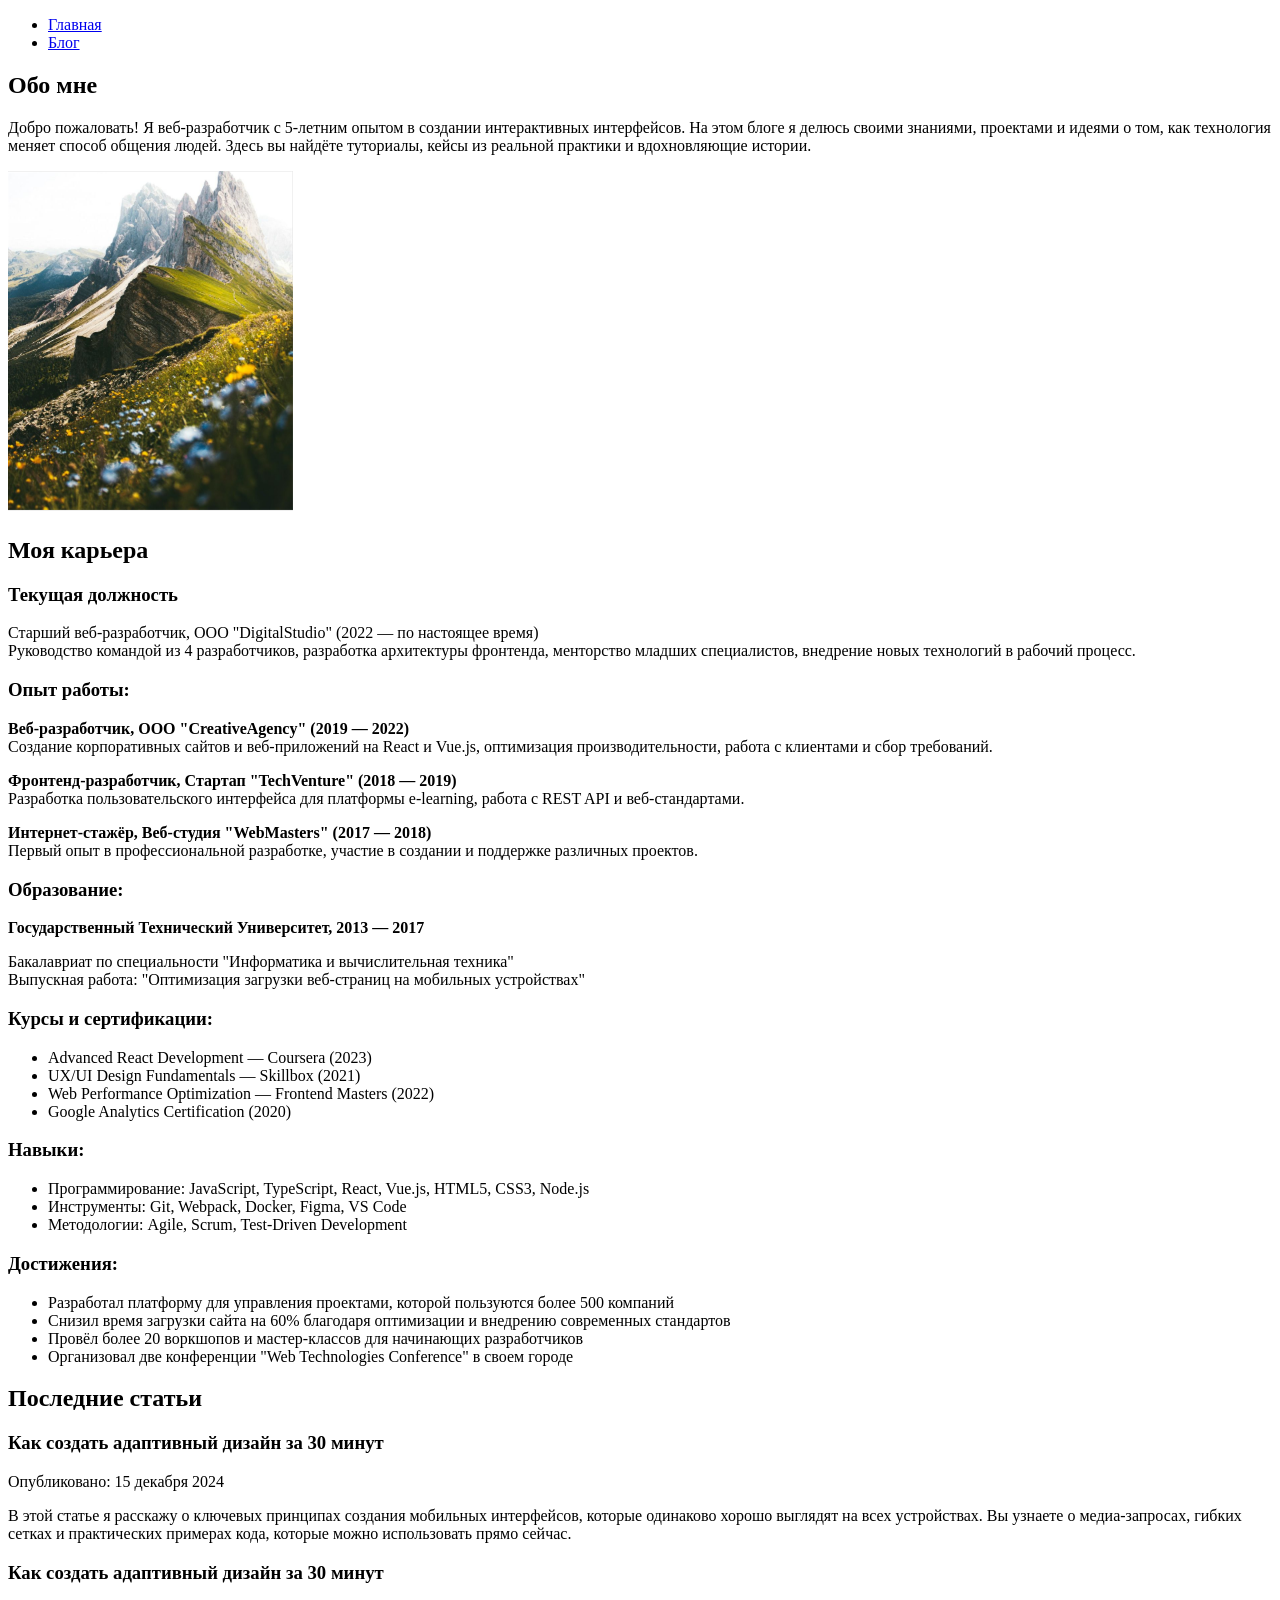
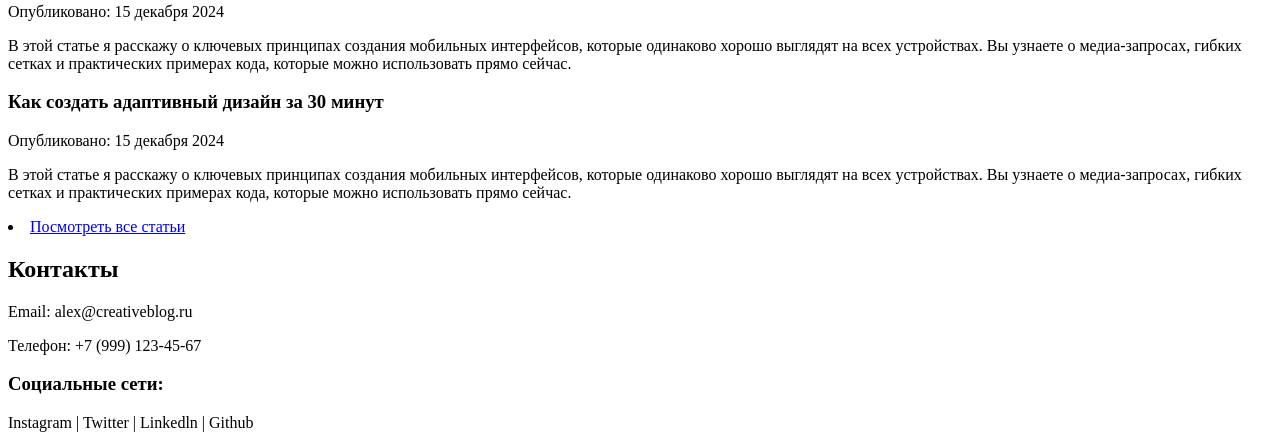
==== index.html @ 810ff48f "commit3" ====
<!DOCTYPE html>
<html lang="en">
<head>
    <meta charset="UTF-8">
    <meta name="viewport" content="width=device-width, initial-scale=1.0">
    <title>Главная</title>
</head>
<body>
    <header>
        <nav>
            <ul>
                <li><a href="#">Главная</a>  
                <li><a href="other.html">Блог</a>
            </ul>
        </nav>
    </header>

    <main>
        <section>
            <h2>Обо мне</h2>
            <p>Добро пожаловать! Я веб-разработчик с 5-летним опытом в создании интерактивных интерфейсов. На этом блоге я делюсь своими знаниями, проектами и идеями о том, как технология меняет способ общения людей. Здесь вы найдёте туториалы, кейсы из реальной практики и вдохновляющие истории.</p>
            <img src="/assets/image2.png">
        </section>

        <section>
            <h2>Моя карьера</h2>
            <article>
                <h3>Текущая должность</h3>
                <p>Старший веб-разработчик, ООО "DigitalStudio" (2022 — по настоящее время)
                    <br>Руководство командой из 4 разработчиков, разработка архитектуры фронтенда, менторство младших специалистов, внедрение новых технологий в рабочий процесс.</p>
            </article>
            <article>
                <h3>Опыт работы:</h3>
                
                <p><strong>Веб-разработчик, ООО "CreativeAgency" (2019 — 2022)</strong> <br> Создание корпоративных сайтов и веб-приложений на React и Vue.js, оптимизация производительности, работа с клиентами и сбор требований.</p>
                <p><strong>Фронтенд-разработчик, Стартап "TechVenture" (2018 — 2019)</strong> <br> Разработка пользовательского интерфейса для платформы e-learning, работа с REST API и веб-стандартами.</p>
                <p><strong>Интернет-стажёр, Веб-студия "WebMasters" (2017 — 2018)</strong> <br> Первый опыт в профессиональной разработке, участие в создании и поддержке различных проектов.</p>
            </article>
            <article>
                <h3>Образование:</h3>
                <p><strong>Государственный Технический Университет, 2013 — 2017</strong></p>
                <p>Бакалавриат по специальности "Информатика и вычислительная техника"<br> Выпускная работа: "Оптимизация загрузки веб-страниц на мобильных устройствах"</p>
            </article>
            <article>
                <h3>Курсы и сертификации:</h3>
                <ul>
                    <li>Advanced React Development — Coursera (2023)
                    <li>UX/UI Design Fundamentals — Skillbox (2021)
                    <li>Web Performance Optimization — Frontend Masters (2022)
                    <li>Google Analytics Certification (2020)
                </ul>
            </article>
            <article>
                <h3>Навыки:</h3>
                <ul>
                    <li>Программирование: JavaScript, TypeScript, React, Vue.js, HTML5, CSS3, Node.js
                    <li>Инструменты: Git, Webpack, Docker, Figma, VS Code
                    <li>Методологии: Agile, Scrum, Test-Driven Development
                </ul>
            </article>
            <article>
                <h3>Достижения:</h3>
                <ul>
                    <li>Разработал платформу для управления проектами, которой пользуются более 500 компаний
                    <li>Снизил время загрузки сайта на 60% благодаря оптимизации и внедрению современных стандартов
                    <li>Провёл более 20 воркшопов и мастер-классов для начинающих разработчиков
                    <li>Организовал две конференции "Web Technologies Conference" в своем городе
                </ul>
            </article>
        </section>
        <section>
            <h2>Последние статьи</h2>
            <article>
                <h3>Как создать адаптивный дизайн за 30 минут</h3>
                <p>Опубликовано: 15 декабря 2024</p>
                <p>В этой статье я расскажу о ключевых принципах создания мобильных интерфейсов, которые одинаково хорошо выглядят на всех устройствах. Вы узнаете о медиа-запросах, гибких сетках и практических примерах кода, которые можно использовать прямо сейчас.</p>
            </article>
            <article>
                <h3>Как создать адаптивный дизайн за 30 минут</h3>
                <p>Опубликовано: 15 декабря 2024</p>
                <p>В этой статье я расскажу о ключевых принципах создания мобильных интерфейсов, которые одинаково хорошо выглядят на всех устройствах. Вы узнаете о медиа-запросах, гибких сетках и практических примерах кода, которые можно использовать прямо сейчас.</p>
            </article>
            <article>
                <h3>Как создать адаптивный дизайн за 30 минут</h3>
                <p>Опубликовано: 15 декабря 2024</p>
                <p>В этой статье я расскажу о ключевых принципах создания мобильных интерфейсов, которые одинаково хорошо выглядят на всех устройствах. Вы узнаете о медиа-запросах, гибких сетках и практических примерах кода, которые можно использовать прямо сейчас.</p>
            </article>
            <li><a href="other.html">Посмотреть все статьи</a>
        </section>

    </main>
    <footer>
        <h2>Контакты</h2>
        <p>Email: alex@creativeblog.ru</p>
        <p>Телефон: +7 (999) 123-45-67</p>
        <h3>Социальные сети:</h3>
        <p>Instagram | Twitter | Linkedln | Github</p>
    </footer>
</body>
</html>
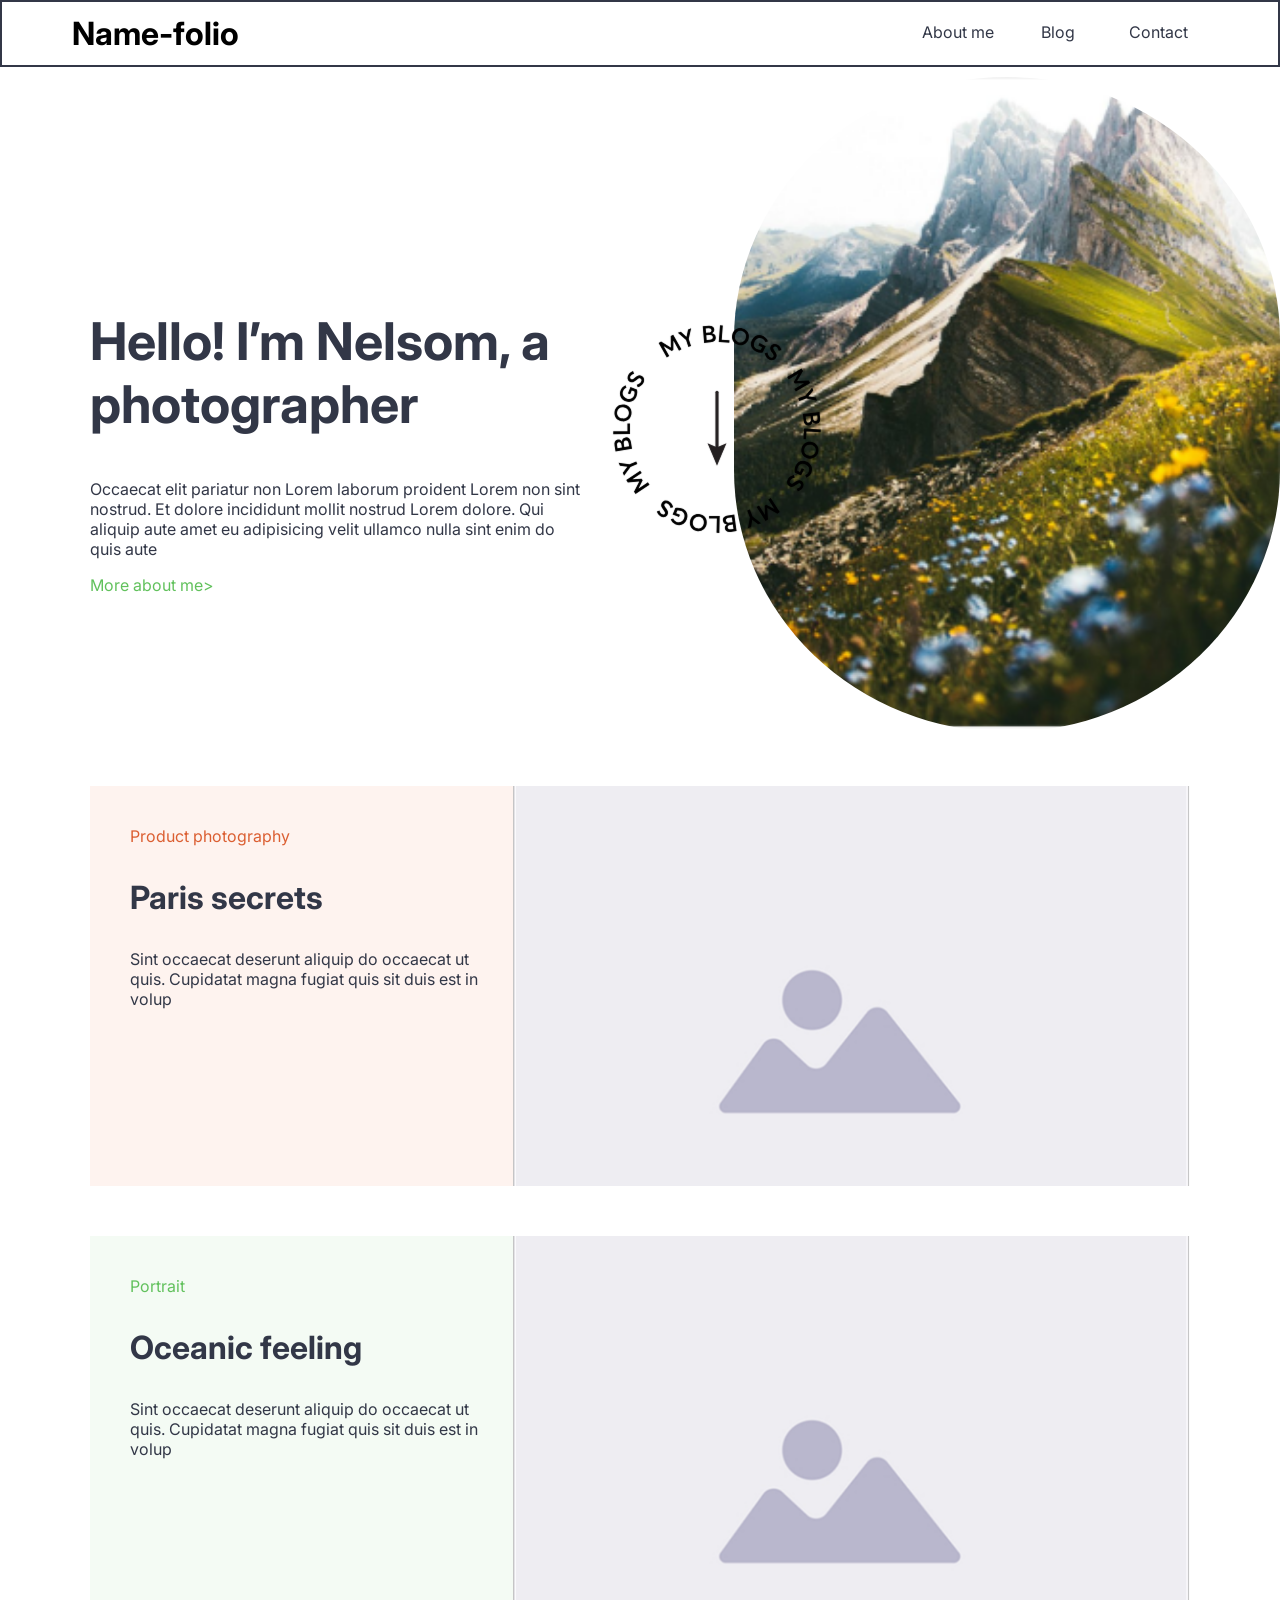
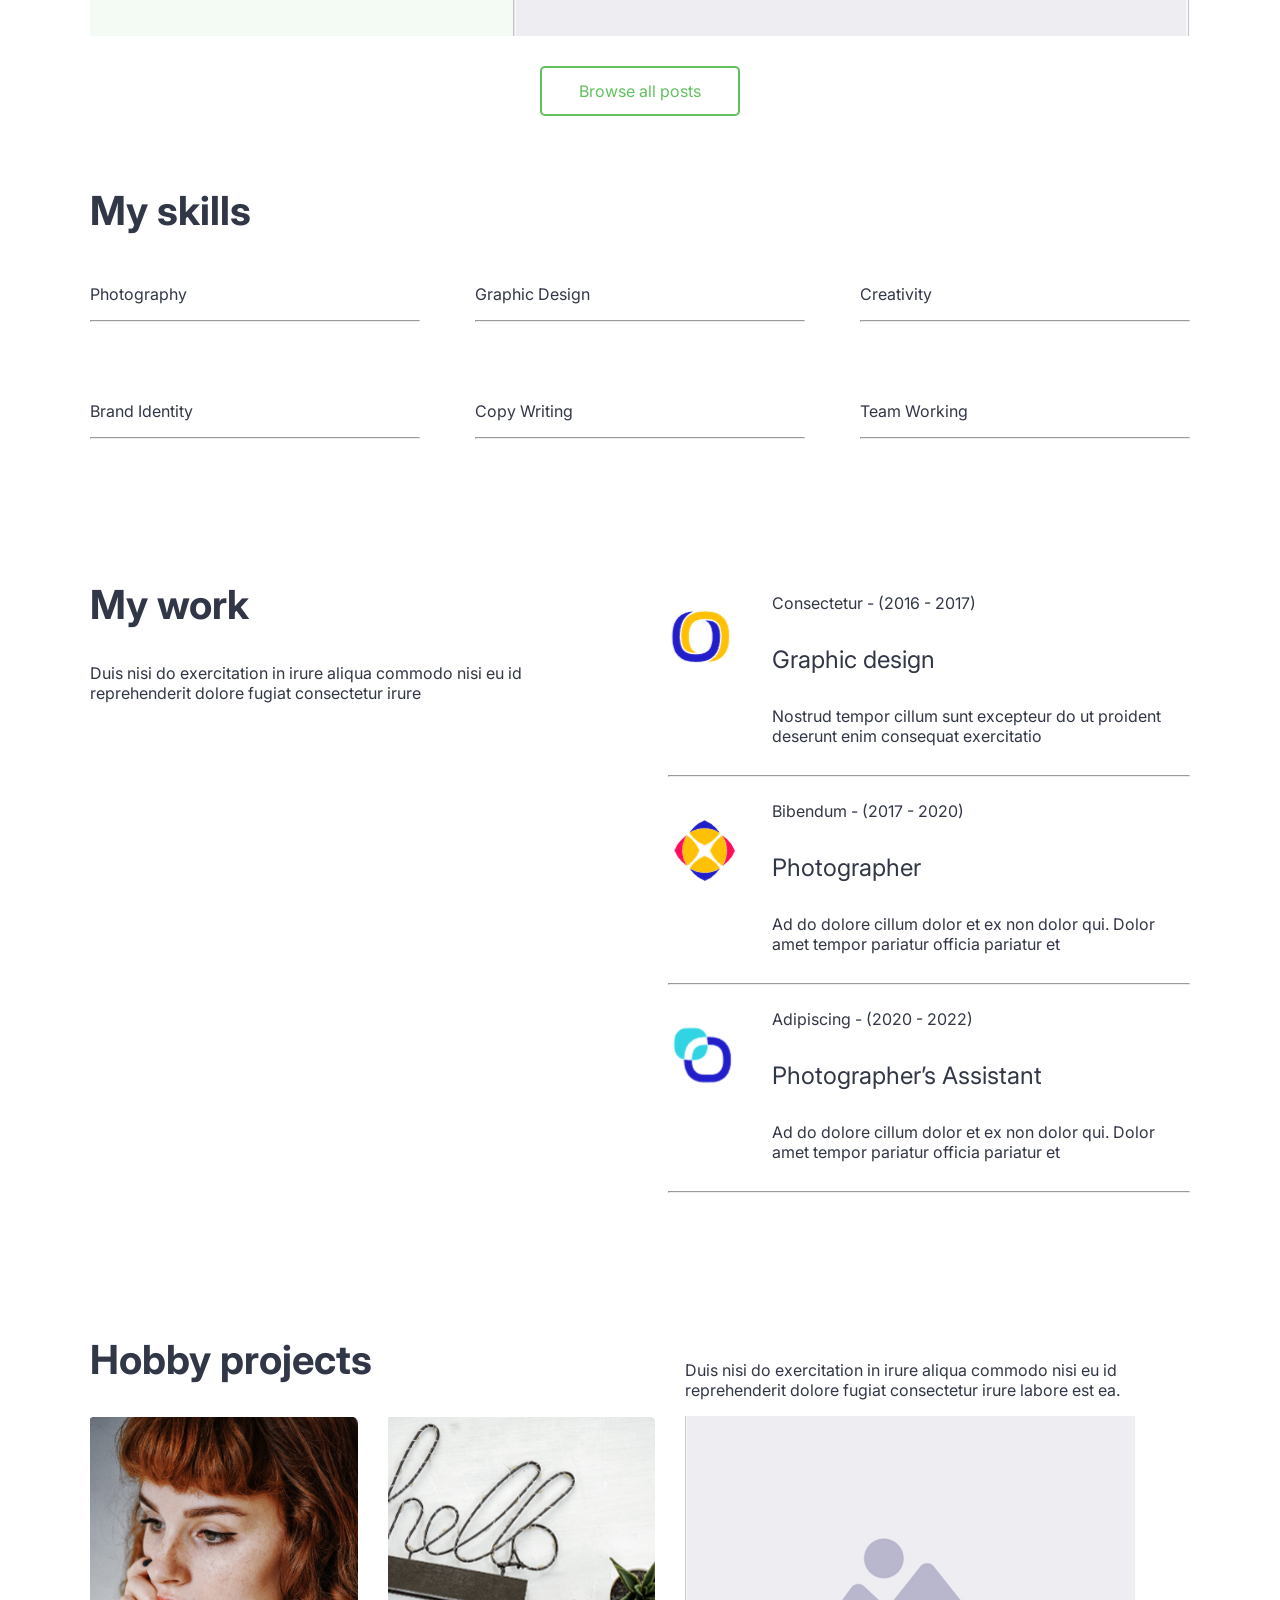
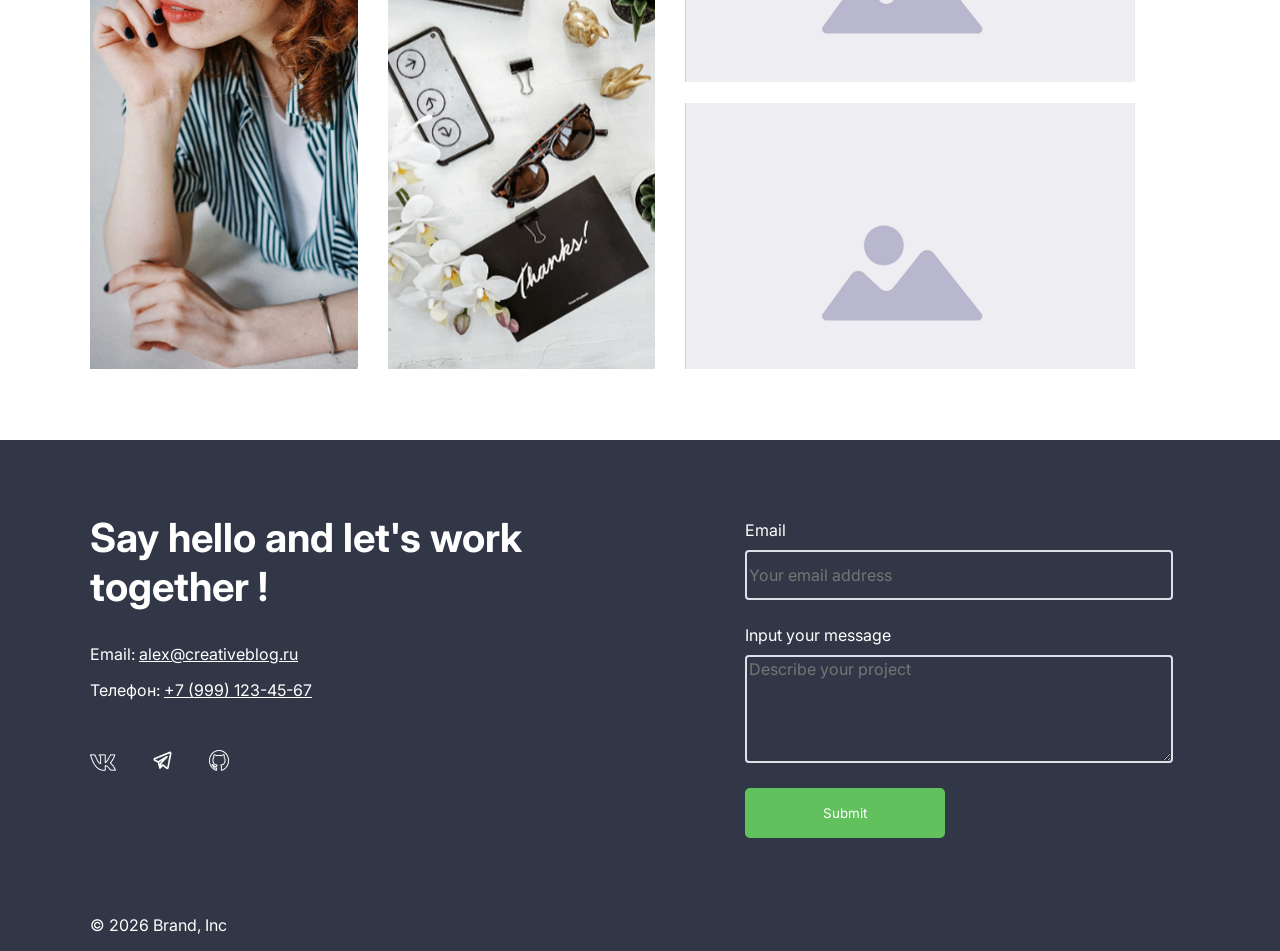
==== commit 447c6653: "commit34" ====
--- a/index.html
+++ b/index.html
@@ -4,97 +4,172 @@
     <meta charset="UTF-8">
     <meta name="viewport" content="width=device-width, initial-scale=1.0">
     <title>Главная</title>
+
+    <link rel="icon" href="assets/favicon.png" type="image/x-icon">
+
+    <link rel="preload" href="styles/fonts.css" as="style">
+    <link rel="stylesheet" href="styles/fonts.css">
+    <link rel="stylesheet" href="styles/main.css">
+
 </head>
 <body>
-    <header>
+    <header class="top-bar">
+        <h3 class="na1">Name-folio</h3> 
         <nav>
-            <ul>
-                <li><a href="#">Главная</a>  
-                <li><a href="other.html">Блог</a>
+            <ul class="flex-menu">
+                <li><a class="menu_a" href="#">About me</a></li>
+                <li><a class="menu_a" href="other.html">Blog</a></li>
+                <li><a class="menu_a"href="#contact">Contact</a></li>
             </ul>
         </nav>
     </header>
 
-    <main>
-        <section>
-            <h2>Обо мне</h2>
-            <p>Добро пожаловать! Я веб-разработчик с 5-летним опытом в создании интерактивных интерфейсов. На этом блоге я делюсь своими знаниями, проектами и идеями о том, как технология меняет способ общения людей. Здесь вы найдёте туториалы, кейсы из реальной практики и вдохновляющие истории.</p>
-            <img src="/assets/image2.png">
-        </section>
+<main>
+    <section class="section_top">
+        <div class="top_info">
+            <h1>Hello! I’m Nelsom, a photographer</h1>    
+            <p>Occaecat elit pariatur non Lorem laborum proident Lorem non sint nostrud. Et dolore incididunt mollit nostrud Lorem dolore. Qui aliquip aute amet eu adipisicing velit ullamco nulla sint enim do quis aute</p>
+            <a class="link_skills" href="#skills">More about me</a>
+        </div>
+        <div class="top_img">
+            <img class="img1" src="/assets/image2.png">
+            <img class="img2" src="/assets/myblog.png">
+        </div>
+        
+    </section>
 
-        <section>
-            <h2>Моя карьера</h2>
-            <article>
-                <h3>Текущая должность</h3>
-                <p>Старший веб-разработчик, ООО "DigitalStudio" (2022 — по настоящее время)
-                    <br>Руководство командой из 4 разработчиков, разработка архитектуры фронтенда, менторство младших специалистов, внедрение новых технологий в рабочий процесс.</p>
+    <section class="articles">
+        <article class="art">
+            <div style="background-color: #FEF3EF; max-height: 400px;" >
+                <div class="art_text">
+                    <p style="color: #DB5E31;">Product photography</p>
+                    <h3>Paris secrets</h3>
+                    <p>Sint occaecat deserunt aliquip do occaecat ut quis. Cupidatat magna fugiat quis sit duis est in volup</p>
+                </div>
+            </div>
+            <img class="art_img" src="/assets/art.png">
+        </article>
+        <article class="art">
+            <div style="background-color: #F4FBF4; max-height: 400px;">
+                <div class="art_text">
+                    <p style="color: #61C15C;">Portrait</p>
+                    <h3>Oceanic feeling</h3>
+                    <p>Sint occaecat deserunt aliquip do occaecat ut quis. Cupidatat magna fugiat quis sit duis est in volup</p>
+                </div>
+            </div>
+            <img class="art_img" src="/assets/art.png">
+        </article>
+        <div class="link_posts_d">
+            <a class="link_posts" href="other.html">Browse all posts</a>
+        </div>
+    </section>
+    
+    <section class="skillss">
+        <h2 id="skills">My skills</h2>
+        <div class="skill_grid">
+            <div>
+                <p>Photography</p>
+                <hr>
+            </div>
+            <div>
+                 <p>Graphic Design</p>
+                <hr>
+            </div>
+            <div>
+                <p>Creativity</p>
+                <hr>
+            </div>
+            <div>
+                <p>Brand Identity</p>
+                <hr>
+            </div>
+            <div>
+                <p>Copy Writing</p>
+                <hr>
+            </div>
+            <div>
+                <p>Team Working</p>
+                <hr>
+            </div>
+        </div>
+    </section>
+
+    <section class="mywork">
+        <div>
+            <h2>My work</h2>
+            <p>Duis nisi do exercitation in irure aliqua commodo nisi eu id reprehenderit dolore fugiat consectetur irure</p>
+        </div>
+        <div class="articles_work">
+            <article class="work">
+                <img  class="work_img" src="/assets/graph.png">
+                <div>
+                    <p>Consectetur - (2016 - 2017)</p>
+                    <h4 class="h4-regular">Graphic design<h4>
+                    <p>Nostrud tempor cillum sunt excepteur do ut proident deserunt enim consequat exercitatio</p>
+                </div>
             </article>
-            <article>
-                <h3>Опыт работы:</h3>
-                
-                <p><strong>Веб-разработчик, ООО "CreativeAgency" (2019 — 2022)</strong> <br> Создание корпоративных сайтов и веб-приложений на React и Vue.js, оптимизация производительности, работа с клиентами и сбор требований.</p>
-                <p><strong>Фронтенд-разработчик, Стартап "TechVenture" (2018 — 2019)</strong> <br> Разработка пользовательского интерфейса для платформы e-learning, работа с REST API и веб-стандартами.</p>
-                <p><strong>Интернет-стажёр, Веб-студия "WebMasters" (2017 — 2018)</strong> <br> Первый опыт в профессиональной разработке, участие в создании и поддержке различных проектов.</p>
+            <hr>
+            <article class="work">
+                <img  class="work_img" src="/assets/phot.png">
+                <div>
+                    <p>Bibendum - (2017 - 2020)</p>
+                    <h4 class="h4-regular">Photographer<h4>
+                    <p>Ad do dolore cillum dolor et ex non dolor qui. Dolor amet tempor pariatur officia pariatur et</p>
+                </div>
             </article>
-            <article>
-                <h3>Образование:</h3>
-                <p><strong>Государственный Технический Университет, 2013 — 2017</strong></p>
-                <p>Бакалавриат по специальности "Информатика и вычислительная техника"<br> Выпускная работа: "Оптимизация загрузки веб-страниц на мобильных устройствах"</p>
+            <hr>
+            <article class="work">
+                <img  class="work_img" src="/assets/assist.png">
+                <div>
+                    <p>Adipiscing - (2020 - 2022)</p>
+                    <h4 class="h4-regular">Photographer’s Assistant<h4>
+                    <p>Ad do dolore cillum dolor et ex non dolor qui. Dolor amet tempor pariatur officia pariatur et</p>
+                </div>
             </article>
-            <article>
-                <h3>Курсы и сертификации:</h3>
-                <ul>
-                    <li>Advanced React Development — Coursera (2023)
-                    <li>UX/UI Design Fundamentals — Skillbox (2021)
-                    <li>Web Performance Optimization — Frontend Masters (2022)
-                    <li>Google Analytics Certification (2020)
-                </ul>
-            </article>
-            <article>
-                <h3>Навыки:</h3>
-                <ul>
-                    <li>Программирование: JavaScript, TypeScript, React, Vue.js, HTML5, CSS3, Node.js
-                    <li>Инструменты: Git, Webpack, Docker, Figma, VS Code
-                    <li>Методологии: Agile, Scrum, Test-Driven Development
-                </ul>
-            </article>
-            <article>
-                <h3>Достижения:</h3>
-                <ul>
-                    <li>Разработал платформу для управления проектами, которой пользуются более 500 компаний
-                    <li>Снизил время загрузки сайта на 60% благодаря оптимизации и внедрению современных стандартов
-                    <li>Провёл более 20 воркшопов и мастер-классов для начинающих разработчиков
-                    <li>Организовал две конференции "Web Technologies Conference" в своем городе
-                </ul>
-            </article>
-        </section>
-        <section>
-            <h2>Последние статьи</h2>
-            <article>
-                <h3>Как создать адаптивный дизайн за 30 минут</h3>
-                <p>Опубликовано: 15 декабря 2024</p>
-                <p>В этой статье я расскажу о ключевых принципах создания мобильных интерфейсов, которые одинаково хорошо выглядят на всех устройствах. Вы узнаете о медиа-запросах, гибких сетках и практических примерах кода, которые можно использовать прямо сейчас.</p>
-            </article>
-            <article>
-                <h3>Как создать адаптивный дизайн за 30 минут</h3>
-                <p>Опубликовано: 15 декабря 2024</p>
-                <p>В этой статье я расскажу о ключевых принципах создания мобильных интерфейсов, которые одинаково хорошо выглядят на всех устройствах. Вы узнаете о медиа-запросах, гибких сетках и практических примерах кода, которые можно использовать прямо сейчас.</p>
-            </article>
-            <article>
-                <h3>Как создать адаптивный дизайн за 30 минут</h3>
-                <p>Опубликовано: 15 декабря 2024</p>
-                <p>В этой статье я расскажу о ключевых принципах создания мобильных интерфейсов, которые одинаково хорошо выглядят на всех устройствах. Вы узнаете о медиа-запросах, гибких сетках и практических примерах кода, которые можно использовать прямо сейчас.</p>
-            </article>
-            <li><a href="other.html">Посмотреть все статьи</a>
-        </section>
+            <hr>
+        </div>
+    </section>
+
+    <section class="hobby">
+        <div>
+            <h2>Hobby projects</h2>
+            <div class="hobby_left">
+                <div class="img_container">
+                    <img class="hobby_img" src="/assets/mock img 2.png">
+                    <div class="over">
+                        <div class="text">
+                            <h3>Hobby project name</h3>
+                            <p>Duis nisi do exercitation in irure aliqua commodo nisi eu id reprehenderit dolore fugiat consectetur irure labore est ea.</p>
+                        </div>
+                    </div>
+                </div>
+                <img class="hobby_img" src="/assets/mock img 1.png">
+            </div>
+        </div>
+        <div class="hobby_right">
+            <p>Duis nisi do exercitation in irure aliqua commodo nisi eu id reprehenderit dolore fugiat consectetur irure labore est ea.</p>
+            <img class="hobby_img2" src="/assets/art.png">
+            <img class="hobby_img2" src="/assets/art.png">
+        </div>
+    </section>
 
     </main>
+    
     <footer>
-        <h2>Контакты</h2>
-        <p>Email: alex@creativeblog.ru</p>
-        <p>Телефон: +7 (999) 123-45-67</p>
-        <h3>Социальные сети:</h3>
-        <p>Instagram | Twitter | Linkedln | Github</p>
+        <div class="footer_left">
+            <h2 id="contact">Say hello and let's work together !</h2>
+            <p>Email: <a href="mailto:alex@creativeblog.ru">alex@creativeblog.ru</a></p>
+            <p style="margin-bottom: 50px;">Телефон: <a href="tel:+79991234567">+7 (999) 123-45-67</a> </p>
+            <img src="/assets/contacts.png">
+            <p style="margin-top: 140px;">© 2026 Brand, Inc</p>
+        </div>
+        <div class="footer_right">
+            <label for="email">Email</label>
+            <input type="email" required placeholder="Your email address">
+            <label for="message">Input your message</label>
+            <textarea placeholder="Describe your project" rows="5"></textarea>
+            <button>Submit</button>
+        </div>
     </footer>
 </body>
 </html>
--- a/styles/fonts.css
+++ b/styles/fonts.css
@@ -0,0 +1,139 @@
+/* cyrillic-ext */
+@font-face {
+    font-family: 'Inter';
+    font-style: italic;
+    font-weight: 100 900;
+    font-display: swap;
+    src: url('../assets/fonts/Inter/UcCm3FwrK3iLTcvnUwkT9nA2.woff2') format('woff2');
+    unicode-range: U+0460-052F, U+1C80-1C8A, U+20B4, U+2DE0-2DFF, U+A640-A69F, U+FE2E-FE2F;
+}
+
+/* cyrillic */
+@font-face {
+    font-family: 'Inter';
+    font-style: italic;
+    font-weight: 100 900;
+    font-display: swap;
+    src: url('../assets/fonts/Inter/UcCm3FwrK3iLTcvnUwAT9nA2.woff2') format('woff2');
+    unicode-range: U+0301, U+0400-045F, U+0490-0491, U+04B0-04B1, U+2116;
+}
+
+/* greek-ext */
+@font-face {
+    font-family: 'Inter';
+    font-style: italic;
+    font-weight: 100 900;
+    font-display: swap;
+    src: url('../assets/fonts/Inter/UcCm3FwrK3iLTcvnUwgT9nA2.woff2') format('woff2');
+    unicode-range: U+1F00-1FFF;
+}
+
+/* greek */
+@font-face {
+    font-family: 'Inter';
+    font-style: italic;
+    font-weight: 100 900;
+    font-display: swap;
+    src: url('../assets/fonts/Inter/UcCm3FwrK3iLTcvnUwcT9nA2.woff2') format('woff2');
+    unicode-range: U+0370-0377, U+037A-037F, U+0384-038A, U+038C, U+038E-03A1, U+03A3-03FF;
+}
+
+/* vietnamese */
+@font-face {
+    font-family: 'Inter';
+    font-style: italic;
+    font-weight: 100 900;
+    font-display: swap;
+    src: url('../assets/fonts/Inter/UcCm3FwrK3iLTcvnUwsT9nA2.woff2') format('woff2');
+    unicode-range: U+0102-0103, U+0110-0111, U+0128-0129, U+0168-0169, U+01A0-01A1, U+01AF-01B0, U+0300-0301, U+0303-0304, U+0308-0309, U+0323, U+0329, U+1EA0-1EF9, U+20AB;
+}
+
+/* latin-ext */
+@font-face {
+    font-family: 'Inter';
+    font-style: italic;
+    font-weight: 100 900;
+    font-display: swap;
+    src: url('../assets/fonts/Inter/UcCm3FwrK3iLTcvnUwoT9nA2.woff2') format('woff2');
+    unicode-range: U+0100-02BA, U+02BD-02C5, U+02C7-02CC, U+02CE-02D7, U+02DD-02FF, U+0304, U+0308, U+0329, U+1D00-1DBF, U+1E00-1E9F, U+1EF2-1EFF, U+2020, U+20A0-20AB, U+20AD-20C0, U+2113, U+2C60-2C7F, U+A720-A7FF;
+}
+
+/* latin */
+@font-face {
+    font-family: 'Inter';
+    font-style: italic;
+    font-weight: 100 900;
+    font-display: swap;
+    src: url('../assets/fonts/Inter/UcCm3FwrK3iLTcvnUwQT9g.woff2') format('woff2');
+    unicode-range: U+0000-00FF, U+0131, U+0152-0153, U+02BB-02BC, U+02C6, U+02DA, U+02DC, U+0304, U+0308, U+0329, U+2000-206F, U+20AC, U+2122, U+2191, U+2193, U+2212, U+2215, U+FEFF, U+FFFD;
+}
+
+/* cyrillic-ext */
+@font-face {
+    font-family: 'Inter';
+    font-style: normal;
+    font-weight: 100 900;
+    font-display: swap;
+    src: url('../assets/fonts/Inter/UcCo3FwrK3iLTcvvYwYL8g.woff2') format('woff2');
+    unicode-range: U+0460-052F, U+1C80-1C8A, U+20B4, U+2DE0-2DFF, U+A640-A69F, U+FE2E-FE2F;
+}
+
+/* cyrillic */
+@font-face {
+    font-family: 'Inter';
+    font-style: normal;
+    font-weight: 100 900;
+    font-display: swap;
+    src: url('../assets/fonts/Inter/UcCo3FwrK3iLTcvmYwYL8g.woff2') format('woff2');
+    unicode-range: U+0301, U+0400-045F, U+0490-0491, U+04B0-04B1, U+2116;
+}
+
+/* greek-ext */
+@font-face {
+    font-family: 'Inter';
+    font-style: normal;
+    font-weight: 100 900;
+    font-display: swap;
+    src: url('../assets/fonts/Inter/UcCo3FwrK3iLTcvuYwYL8g.woff2') format('woff2');
+    unicode-range: U+1F00-1FFF;
+}
+
+/* greek */
+@font-face {
+    font-family: 'Inter';
+    font-style: normal;
+    font-weight: 100 900;
+    font-display: swap;
+    src: url('../assets/fonts/Inter/UcCo3FwrK3iLTcvhYwYL8g.woff2') format('woff2');
+    unicode-range: U+0370-0377, U+037A-037F, U+0384-038A, U+038C, U+038E-03A1, U+03A3-03FF;
+}
+
+/* vietnamese */
+@font-face {
+    font-family: 'Inter';
+    font-style: normal;
+    font-weight: 100 900;
+    font-display: swap;
+    src: url('../assets/fonts/Inter/UcCo3FwrK3iLTcvtYwYL8g.woff2') format('woff2');
+    unicode-range: U+0102-0103, U+0110-0111, U+0128-0129, U+0168-0169, U+01A0-01A1, U+01AF-01B0, U+0300-0301, U+0303-0304, U+0308-0309, U+0323, U+0329, U+1EA0-1EF9, U+20AB;
+}
+
+/* latin-ext */
+@font-face {
+    font-family: 'Inter';
+    font-style: normal;
+    font-weight: 100 900;
+    font-display: swap;
+    src: url('../assets/fonts/Inter/UcCo3FwrK3iLTcvsYwYL8g.woff2') format('woff2');
+    unicode-range: U+0100-02BA, U+02BD-02C5, U+02C7-02CC, U+02CE-02D7, U+02DD-02FF, U+0304, U+0308, U+0329, U+1D00-1DBF, U+1E00-1E9F, U+1EF2-1EFF, U+2020, U+20A0-20AB, U+20AD-20C0, U+2113, U+2C60-2C7F, U+A720-A7FF;
+}
+
+/* latin */
+@font-face {
+    font-family: 'Inter';
+    font-style: normal;
+    font-weight: 100 900;
+    font-display: swap;
+    src: url('../assets/fonts/Inter/UcCo3FwrK3iLTcviYwY.woff2') format('woff2');
+    unicode-range: U+0000-00FF, U+0131, U+0152-0153, U+02BB-02BC, U+02C6, U+02DA, U+02DC, U+0304, U+0308, U+0329, U+2000-206F, U+20AC, U+2122, U+2191, U+2193, U+2212, U+2215, U+FEFF, U+FFFD;
+}
--- a/styles/fonts.css
+++ b/styles/fonts.css
@@ -0,0 +1,139 @@
+/* cyrillic-ext */
+@font-face {
+    font-family: 'Inter';
+    font-style: italic;
+    font-weight: 100 900;
+    font-display: swap;
+    src: url('../assets/fonts/Inter/UcCm3FwrK3iLTcvnUwkT9nA2.woff2') format('woff2');
+    unicode-range: U+0460-052F, U+1C80-1C8A, U+20B4, U+2DE0-2DFF, U+A640-A69F, U+FE2E-FE2F;
+}
+
+/* cyrillic */
+@font-face {
+    font-family: 'Inter';
+    font-style: italic;
+    font-weight: 100 900;
+    font-display: swap;
+    src: url('../assets/fonts/Inter/UcCm3FwrK3iLTcvnUwAT9nA2.woff2') format('woff2');
+    unicode-range: U+0301, U+0400-045F, U+0490-0491, U+04B0-04B1, U+2116;
+}
+
+/* greek-ext */
+@font-face {
+    font-family: 'Inter';
+    font-style: italic;
+    font-weight: 100 900;
+    font-display: swap;
+    src: url('../assets/fonts/Inter/UcCm3FwrK3iLTcvnUwgT9nA2.woff2') format('woff2');
+    unicode-range: U+1F00-1FFF;
+}
+
+/* greek */
+@font-face {
+    font-family: 'Inter';
+    font-style: italic;
+    font-weight: 100 900;
+    font-display: swap;
+    src: url('../assets/fonts/Inter/UcCm3FwrK3iLTcvnUwcT9nA2.woff2') format('woff2');
+    unicode-range: U+0370-0377, U+037A-037F, U+0384-038A, U+038C, U+038E-03A1, U+03A3-03FF;
+}
+
+/* vietnamese */
+@font-face {
+    font-family: 'Inter';
+    font-style: italic;
+    font-weight: 100 900;
+    font-display: swap;
+    src: url('../assets/fonts/Inter/UcCm3FwrK3iLTcvnUwsT9nA2.woff2') format('woff2');
+    unicode-range: U+0102-0103, U+0110-0111, U+0128-0129, U+0168-0169, U+01A0-01A1, U+01AF-01B0, U+0300-0301, U+0303-0304, U+0308-0309, U+0323, U+0329, U+1EA0-1EF9, U+20AB;
+}
+
+/* latin-ext */
+@font-face {
+    font-family: 'Inter';
+    font-style: italic;
+    font-weight: 100 900;
+    font-display: swap;
+    src: url('../assets/fonts/Inter/UcCm3FwrK3iLTcvnUwoT9nA2.woff2') format('woff2');
+    unicode-range: U+0100-02BA, U+02BD-02C5, U+02C7-02CC, U+02CE-02D7, U+02DD-02FF, U+0304, U+0308, U+0329, U+1D00-1DBF, U+1E00-1E9F, U+1EF2-1EFF, U+2020, U+20A0-20AB, U+20AD-20C0, U+2113, U+2C60-2C7F, U+A720-A7FF;
+}
+
+/* latin */
+@font-face {
+    font-family: 'Inter';
+    font-style: italic;
+    font-weight: 100 900;
+    font-display: swap;
+    src: url('../assets/fonts/Inter/UcCm3FwrK3iLTcvnUwQT9g.woff2') format('woff2');
+    unicode-range: U+0000-00FF, U+0131, U+0152-0153, U+02BB-02BC, U+02C6, U+02DA, U+02DC, U+0304, U+0308, U+0329, U+2000-206F, U+20AC, U+2122, U+2191, U+2193, U+2212, U+2215, U+FEFF, U+FFFD;
+}
+
+/* cyrillic-ext */
+@font-face {
+    font-family: 'Inter';
+    font-style: normal;
+    font-weight: 100 900;
+    font-display: swap;
+    src: url('../assets/fonts/Inter/UcCo3FwrK3iLTcvvYwYL8g.woff2') format('woff2');
+    unicode-range: U+0460-052F, U+1C80-1C8A, U+20B4, U+2DE0-2DFF, U+A640-A69F, U+FE2E-FE2F;
+}
+
+/* cyrillic */
+@font-face {
+    font-family: 'Inter';
+    font-style: normal;
+    font-weight: 100 900;
+    font-display: swap;
+    src: url('../assets/fonts/Inter/UcCo3FwrK3iLTcvmYwYL8g.woff2') format('woff2');
+    unicode-range: U+0301, U+0400-045F, U+0490-0491, U+04B0-04B1, U+2116;
+}
+
+/* greek-ext */
+@font-face {
+    font-family: 'Inter';
+    font-style: normal;
+    font-weight: 100 900;
+    font-display: swap;
+    src: url('../assets/fonts/Inter/UcCo3FwrK3iLTcvuYwYL8g.woff2') format('woff2');
+    unicode-range: U+1F00-1FFF;
+}
+
+/* greek */
+@font-face {
+    font-family: 'Inter';
+    font-style: normal;
+    font-weight: 100 900;
+    font-display: swap;
+    src: url('../assets/fonts/Inter/UcCo3FwrK3iLTcvhYwYL8g.woff2') format('woff2');
+    unicode-range: U+0370-0377, U+037A-037F, U+0384-038A, U+038C, U+038E-03A1, U+03A3-03FF;
+}
+
+/* vietnamese */
+@font-face {
+    font-family: 'Inter';
+    font-style: normal;
+    font-weight: 100 900;
+    font-display: swap;
+    src: url('../assets/fonts/Inter/UcCo3FwrK3iLTcvtYwYL8g.woff2') format('woff2');
+    unicode-range: U+0102-0103, U+0110-0111, U+0128-0129, U+0168-0169, U+01A0-01A1, U+01AF-01B0, U+0300-0301, U+0303-0304, U+0308-0309, U+0323, U+0329, U+1EA0-1EF9, U+20AB;
+}
+
+/* latin-ext */
+@font-face {
+    font-family: 'Inter';
+    font-style: normal;
+    font-weight: 100 900;
+    font-display: swap;
+    src: url('../assets/fonts/Inter/UcCo3FwrK3iLTcvsYwYL8g.woff2') format('woff2');
+    unicode-range: U+0100-02BA, U+02BD-02C5, U+02C7-02CC, U+02CE-02D7, U+02DD-02FF, U+0304, U+0308, U+0329, U+1D00-1DBF, U+1E00-1E9F, U+1EF2-1EFF, U+2020, U+20A0-20AB, U+20AD-20C0, U+2113, U+2C60-2C7F, U+A720-A7FF;
+}
+
+/* latin */
+@font-face {
+    font-family: 'Inter';
+    font-style: normal;
+    font-weight: 100 900;
+    font-display: swap;
+    src: url('../assets/fonts/Inter/UcCo3FwrK3iLTcviYwY.woff2') format('woff2');
+    unicode-range: U+0000-00FF, U+0131, U+0152-0153, U+02BB-02BC, U+02C6, U+02DA, U+02DC, U+0304, U+0308, U+0329, U+2000-206F, U+20AC, U+2122, U+2191, U+2193, U+2212, U+2215, U+FEFF, U+FFFD;
+}
--- a/styles/main.css
+++ b/styles/main.css
@@ -0,0 +1,403 @@
+* {
+    font-family: "Inter", sans-serif;
+    box-sizing: border-box;
+}
+
+body{
+    margin: 0;
+}
+
+h1 {
+    font-size: 52px;
+    font-weight: 700;
+}
+
+h2 {
+    font-size: 40px;
+    font-weight: 700;
+}
+
+h3 {
+    font-size: 32px;
+    font-weight: 700;
+}
+
+.h4-bold {
+    font-size: 24px;
+    font-weight: 700;
+}
+
+.h4-regular {
+    font-size: 24px;
+    font-weight: 400;
+}
+
+section p {
+    font-size: 16px;
+    font-weight: 400;
+}
+
+.top-bar{
+    z-index: 2;
+    background-color: white;
+    border: 2px solid #323747;
+    position: sticky;
+    top: 0;
+    display: flex;
+    flex-direction: row;
+}
+
+.na1{
+    margin: 12px 70px;
+}
+
+nav{
+    margin-left: auto;
+}
+
+.flex-menu {
+    display: flex;
+    flex-direction: row;
+    margin: 20px 70px 0px 0px
+}
+
+nav ul li{
+    display: inline-block;
+    list-style: none;
+    height: 25px;
+    width: 100px;
+    text-align: center;
+}
+
+.menu_a{
+    text-decoration: none;
+    color: #323747;
+
+}
+
+.menu_a:hover {
+    color: #61C15C;
+    font-weight: 700;
+}
+
+.section_top{
+    color: #323747;
+    display: grid;
+    grid-template-columns: 1fr 1fr;
+    grid-gap: 50px;
+}
+
+.top_img{
+    position: relative;
+}
+
+.img1{
+    width: 546px;
+    height: 655px;
+    border-radius: 50%/40%;
+    margin: 10px 0px 0px 100px
+}
+
+.img2{
+    position: absolute;
+    margin: 254px 0px 0px -670px
+}
+
+.top_info{
+    margin: 200px 0px 0px 90px
+}
+
+.link_skills{
+    text-decoration: none;
+    color: #61C15C;
+}
+
+.link_skills::after{
+    content: ">";
+    text-decoration: none;
+    color: #61C15C;
+}
+
+.link_skills:hover{
+    text-decoration: none;
+    color: #323747;
+    font-weight: 700;
+}
+
+.link_skills:hover::after{
+    content: ">";
+    text-decoration: none;
+    color: #323747;
+}
+
+.articles{
+    display: flex;
+    flex-direction: column;
+}
+
+.art_img{
+    max-height: 400px;
+}
+
+.art{    
+    margin: 50px 90px 0px 90px;
+    display: grid;
+    grid-template-columns: 1fr 1fr;
+}
+
+.art_text{
+    margin: 40px 30px 0px 40px;
+    margin-bottom: 150px;
+    color: #323747;
+}
+
+.link_posts_d{
+    display: flex;
+    justify-content: center;
+    align-items: center;
+    margin: 30px 0px 30px 0px;
+}
+.link_posts{
+    text-decoration: none;
+    color: #61C15C;
+    display: flex;
+    justify-content: center;
+    align-items: center;
+    height: 50px;
+    width: 200px;
+    border: 2px solid #61C15C;
+    border-radius: 5px;
+}
+
+.link_posts:hover{
+    color: #323747;
+    font-weight: 700;
+}
+
+#skills {
+    scroll-margin-top: 80px;
+    color: #323747;
+}
+
+.skillss{
+    margin: 40px 90px 0px 90px;
+    color: #323747;
+}
+
+.skill_grid{
+    display: grid;
+    grid-template-columns: 1fr 1fr 1fr;
+    grid-gap: 55px;
+}
+
+.mywork{
+    margin: 100px 90px 0px 90px;
+    color: #323747;
+    display: grid;
+    grid-template-columns: 1fr 1fr;
+    grid-gap: 55px;
+}
+
+.articles_work{
+    margin: 30px 0px 0px 0px;
+}
+
+.work{
+    display: grid;
+    grid-template-columns: 20% 80%;
+}
+
+.work_img{
+    margin: 30px 0px 0px 0px;
+}
+
+.hobby{
+    margin: 100px 90px 0px 90px;
+    display: grid;
+    grid-template-columns: 1fr 1fr;
+    grid-gap: 30px;
+    color: #323747;
+}
+
+.hobby_left{
+    display: grid;
+    grid-template-columns: 1fr 1fr;
+    grid-gap: 30px;
+}
+
+.hobby_right{
+    margin: 43px 0px 0px 0px;
+    display: flex;
+    flex-direction: column;
+}
+
+.hobby_img2{
+    margin: 0px 0px 21px 0px;
+    max-width: 450px;
+}
+
+footer{
+    margin: 50px 0px 0px 0px;
+    background-color: #323747;
+    color: white;
+    display: grid;
+    grid-template-columns: 1fr 1fr;
+    grid-gap: 30px;
+}
+
+.footer_left{
+    margin: 40px 0px 0px 90px;
+}
+
+.footer_right{
+    margin: 80px 0px 0px 90px;
+    display: flex;
+    flex-direction: column;
+}
+
+footer a{
+    color: white;
+}
+
+footer input{
+    margin: 10px 0px 25px 0px;
+    width: 80%;
+    min-height: 50px;
+    font-size: 16px;
+    border: 2px solid #DDE0E7;
+    border-radius: 4px;
+    color: #DDE0E7;
+    background-color: #323747;
+}
+
+footer textarea{
+    margin: 10px 0px 0px 0px;
+    width: 80%;
+    font-size: 16px;
+    border: 2px solid #DDE0E7;
+    border-radius: 4px;
+    color: #DDE0E7;
+    background-color: #323747;
+    
+}
+
+footer button{
+    margin: 25px 0px 0px 0px;
+    background-color: #61C15C;
+    color: white;
+    height: 50px;
+    width: 200px;
+    border: 2px solid #61C15C;
+    border-radius: 5px;
+}
+
+footer button:hover{
+    background-color: #323747;
+    color: #61C15C;
+    height: 50px;
+    width: 200px;
+    font-weight: 700;
+    border: 2px solid #61C15C;
+    border-radius: 5px;
+}
+
+.myblog{
+    margin: 50px 0px 0px 90px;
+    color: #323747;
+    display: grid;
+    grid-template-columns: 1fr 1fr;
+    grid-gap: 50px;
+}
+
+.blogs_img{
+    margin-right: 90px;
+}
+
+.top_art{    
+    margin: 70px 90px 0px 90px;
+    display: grid;
+    grid-template-columns: 1fr 1fr;
+    grid-gap: 50px;
+    color: #323747;
+    background-color: #FAFAFA;
+}
+
+.b1_art_img{
+    max-height: 400px;
+}
+
+.blog_art{
+    margin: 70px 90px 0px 90px;
+    display: grid;
+    grid-template-columns: 1fr 1fr 1fr;
+    grid-gap: 55px;
+}
+
+@media(max-width: 1400px){
+    .blog_art{
+        display: grid;
+        grid-template-columns: 1fr 1fr;
+        grid-gap: 55px;
+    }
+}
+
+@media(max-width: 1100px){
+    .b1_art_img{
+        max-height: 200px;
+    }
+}
+
+@media(max-width: 800px){
+    .blog_art{
+        display: grid;
+        grid-template-columns: 1fr;
+        grid-gap: 55px;
+    }
+}
+
+.blog_art_img{
+    max-height: 320px;
+}
+
+.img_container {
+    position: relative;
+    display: inline-block;
+    max-height: 552px;
+    max-width: 268px;
+}
+
+.hobby_img {
+    display: block;
+    max-height: 552px;
+    max-width: 268px;
+}
+
+.over {
+    position: absolute;
+    top: 0;
+    left: 0;
+    width: 100%;
+    height: 100%;
+    background-color: rgba(50, 55, 71, 0.7);
+    color: #FFFFFF;
+    border-radius: 5px;
+    
+    opacity: 0;
+    visibility: hidden;
+    transition: opacity 0.5s ease-in-out, visibility 0.5s ease-in-out;
+}
+
+.text {
+    margin: 20px;
+    transform: translateY(200px);
+    transition: transform 0.5s ease-in-out;
+}
+
+.img_container:hover .over {
+    opacity: 1;
+    visibility: visible;
+}
+
+.img_container:hover .text {
+    transform: translateY(0);
+}
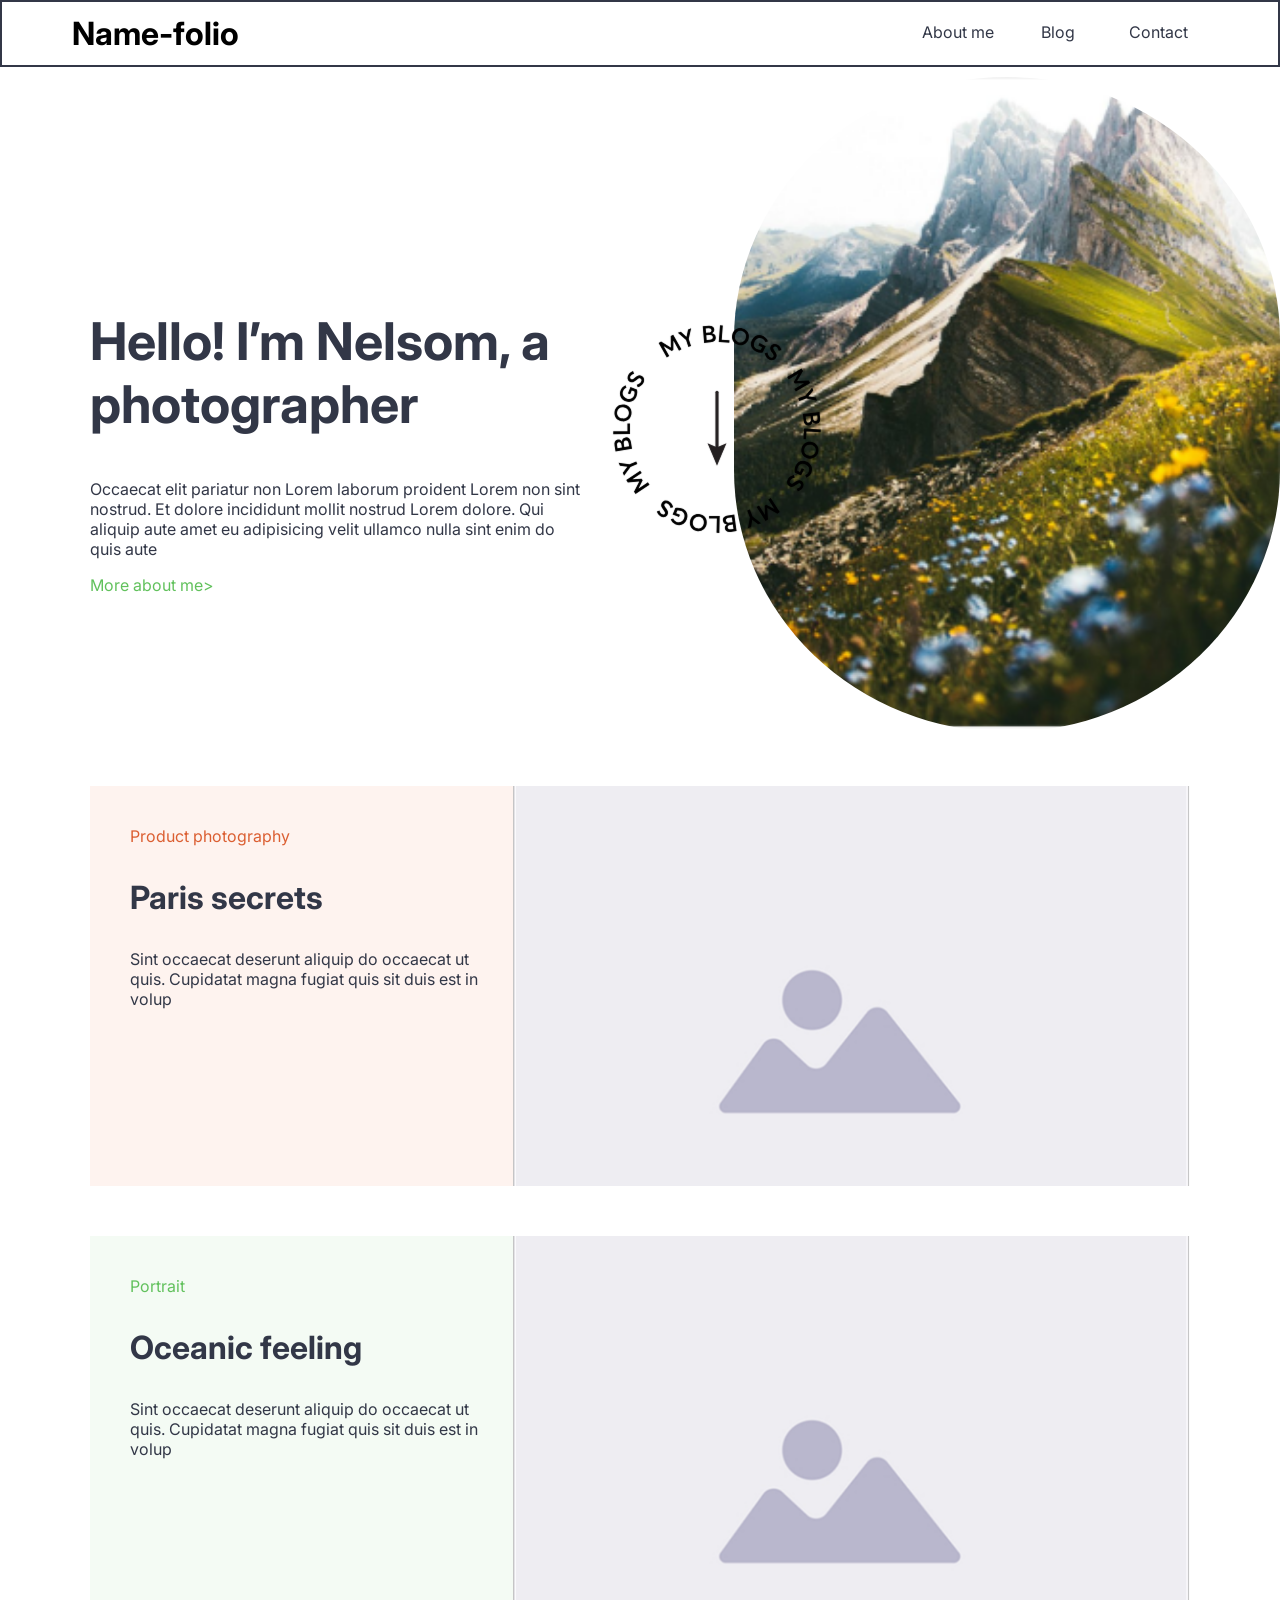
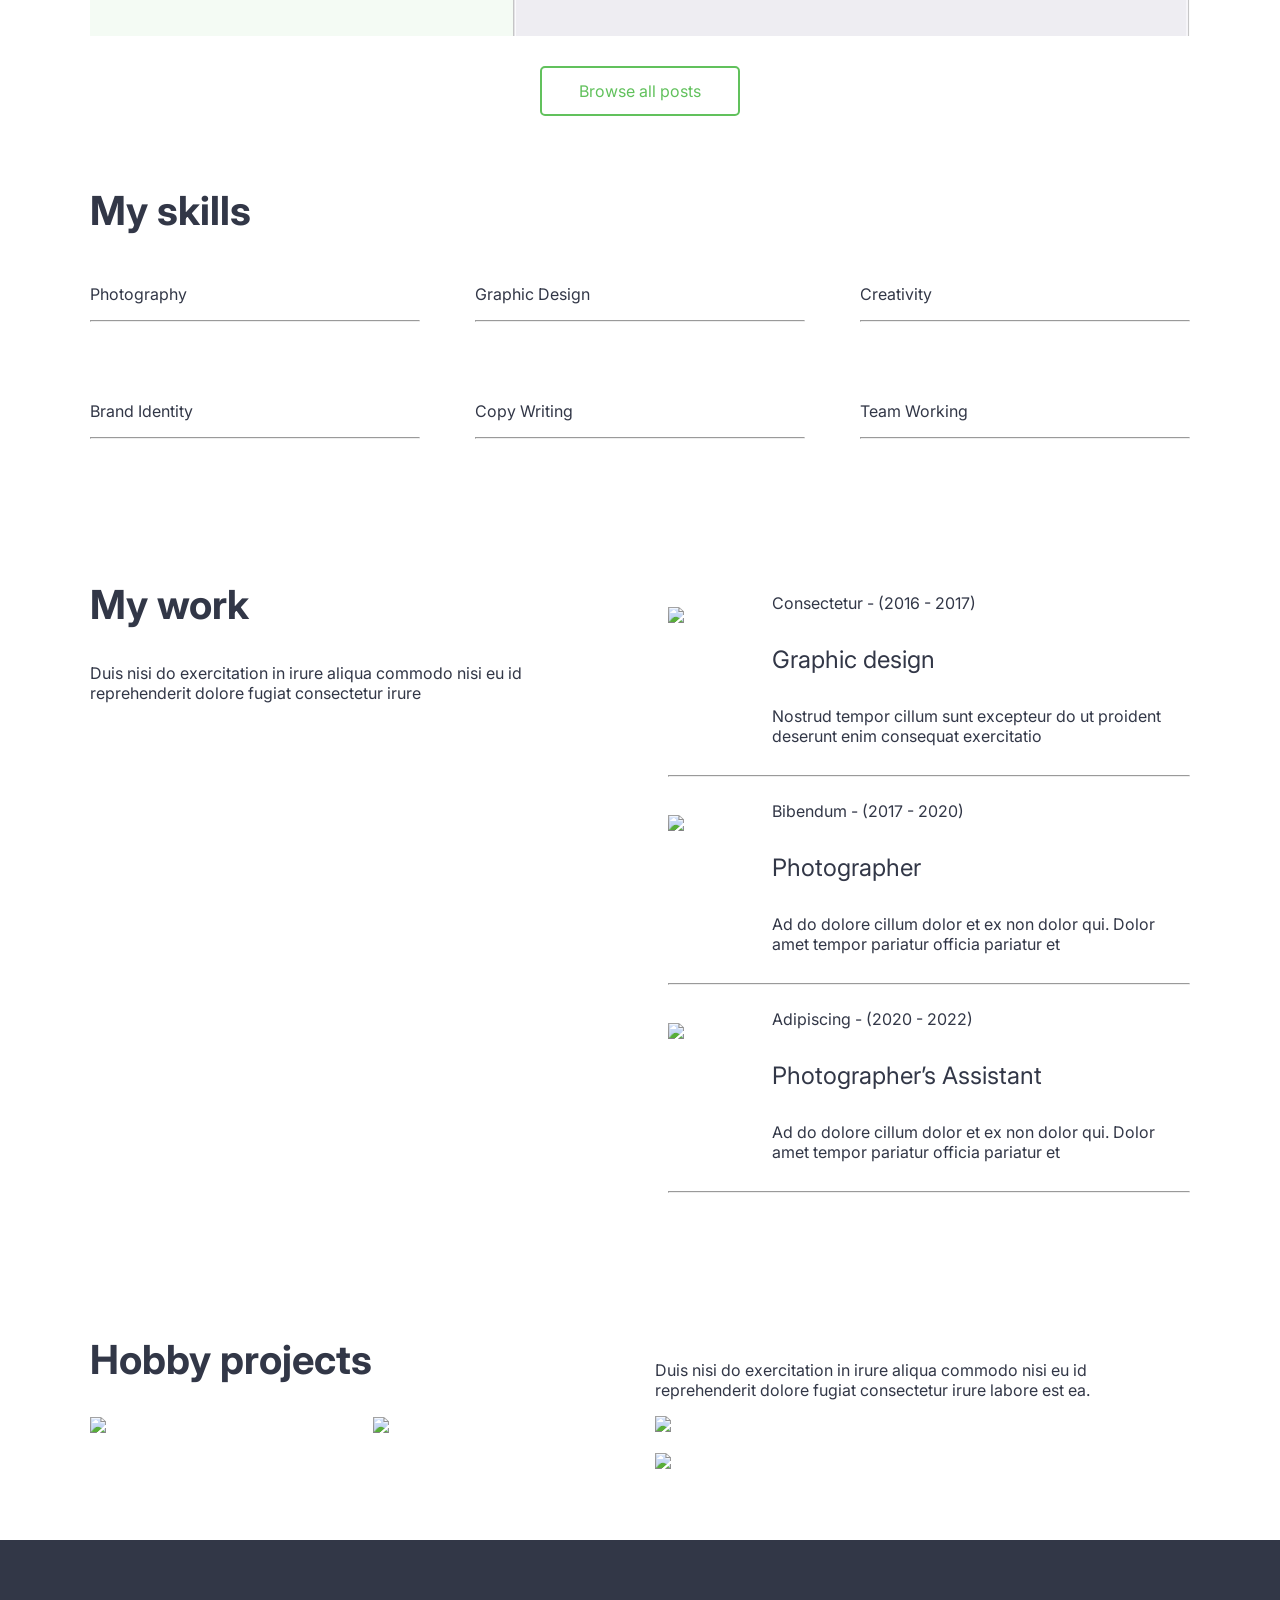
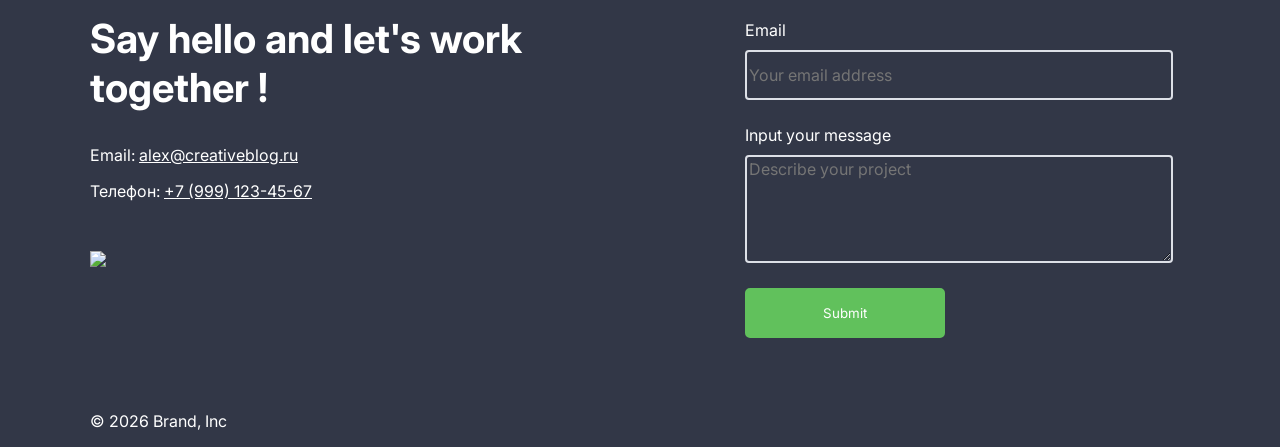
==== commit c1efacf1: "commit34_1" ====
--- a/index.html
+++ b/index.html
@@ -32,8 +32,8 @@
             <a class="link_skills" href="#skills">More about me</a>
         </div>
         <div class="top_img">
-            <img class="img1" src="/assets/image2.png">
-            <img class="img2" src="/assets/myblog.png">
+            <img class="img1" src="assets/image2.png">
+            <img class="img2" src="assets/myblog.png">
         </div>
         
     </section>
@@ -47,7 +47,7 @@
                     <p>Sint occaecat deserunt aliquip do occaecat ut quis. Cupidatat magna fugiat quis sit duis est in volup</p>
                 </div>
             </div>
-            <img class="art_img" src="/assets/art.png">
+            <img class="art_img" src="assets/art.png">
         </article>
         <article class="art">
             <div style="background-color: #F4FBF4; max-height: 400px;">
@@ -57,7 +57,7 @@
                     <p>Sint occaecat deserunt aliquip do occaecat ut quis. Cupidatat magna fugiat quis sit duis est in volup</p>
                 </div>
             </div>
-            <img class="art_img" src="/assets/art.png">
+            <img class="art_img" src="assets/art.png">
         </article>
         <div class="link_posts_d">
             <a class="link_posts" href="other.html">Browse all posts</a>
@@ -101,7 +101,7 @@
         </div>
         <div class="articles_work">
             <article class="work">
-                <img  class="work_img" src="/assets/graph.png">
+                <img  class="work_img" src="assts/graph.png">
                 <div>
                     <p>Consectetur - (2016 - 2017)</p>
                     <h4 class="h4-regular">Graphic design<h4>
@@ -110,7 +110,7 @@
             </article>
             <hr>
             <article class="work">
-                <img  class="work_img" src="/assets/phot.png">
+                <img  class="work_img" src="assts/phot.png">
                 <div>
                     <p>Bibendum - (2017 - 2020)</p>
                     <h4 class="h4-regular">Photographer<h4>
@@ -119,7 +119,7 @@
             </article>
             <hr>
             <article class="work">
-                <img  class="work_img" src="/assets/assist.png">
+                <img  class="work_img" src="assts/assist.png">
                 <div>
                     <p>Adipiscing - (2020 - 2022)</p>
                     <h4 class="h4-regular">Photographer’s Assistant<h4>
@@ -135,7 +135,7 @@
             <h2>Hobby projects</h2>
             <div class="hobby_left">
                 <div class="img_container">
-                    <img class="hobby_img" src="/assets/mock img 2.png">
+                    <img class="hobby_img" src="assts/mock img 2.png">
                     <div class="over">
                         <div class="text">
                             <h3>Hobby project name</h3>
@@ -143,13 +143,13 @@
                         </div>
                     </div>
                 </div>
-                <img class="hobby_img" src="/assets/mock img 1.png">
+                <img class="hobby_img" src="assts/mock img 1.png">
             </div>
         </div>
         <div class="hobby_right">
             <p>Duis nisi do exercitation in irure aliqua commodo nisi eu id reprehenderit dolore fugiat consectetur irure labore est ea.</p>
-            <img class="hobby_img2" src="/assets/art.png">
-            <img class="hobby_img2" src="/assets/art.png">
+            <img class="hobby_img2" src="assts/art.png">
+            <img class="hobby_img2" src="assts/art.png">
         </div>
     </section>
 
@@ -160,7 +160,7 @@
             <h2 id="contact">Say hello and let's work together !</h2>
             <p>Email: <a href="mailto:alex@creativeblog.ru">alex@creativeblog.ru</a></p>
             <p style="margin-bottom: 50px;">Телефон: <a href="tel:+79991234567">+7 (999) 123-45-67</a> </p>
-            <img src="/assets/contacts.png">
+            <img src="assts/contacts.png">
             <p style="margin-top: 140px;">© 2026 Brand, Inc</p>
         </div>
         <div class="footer_right">
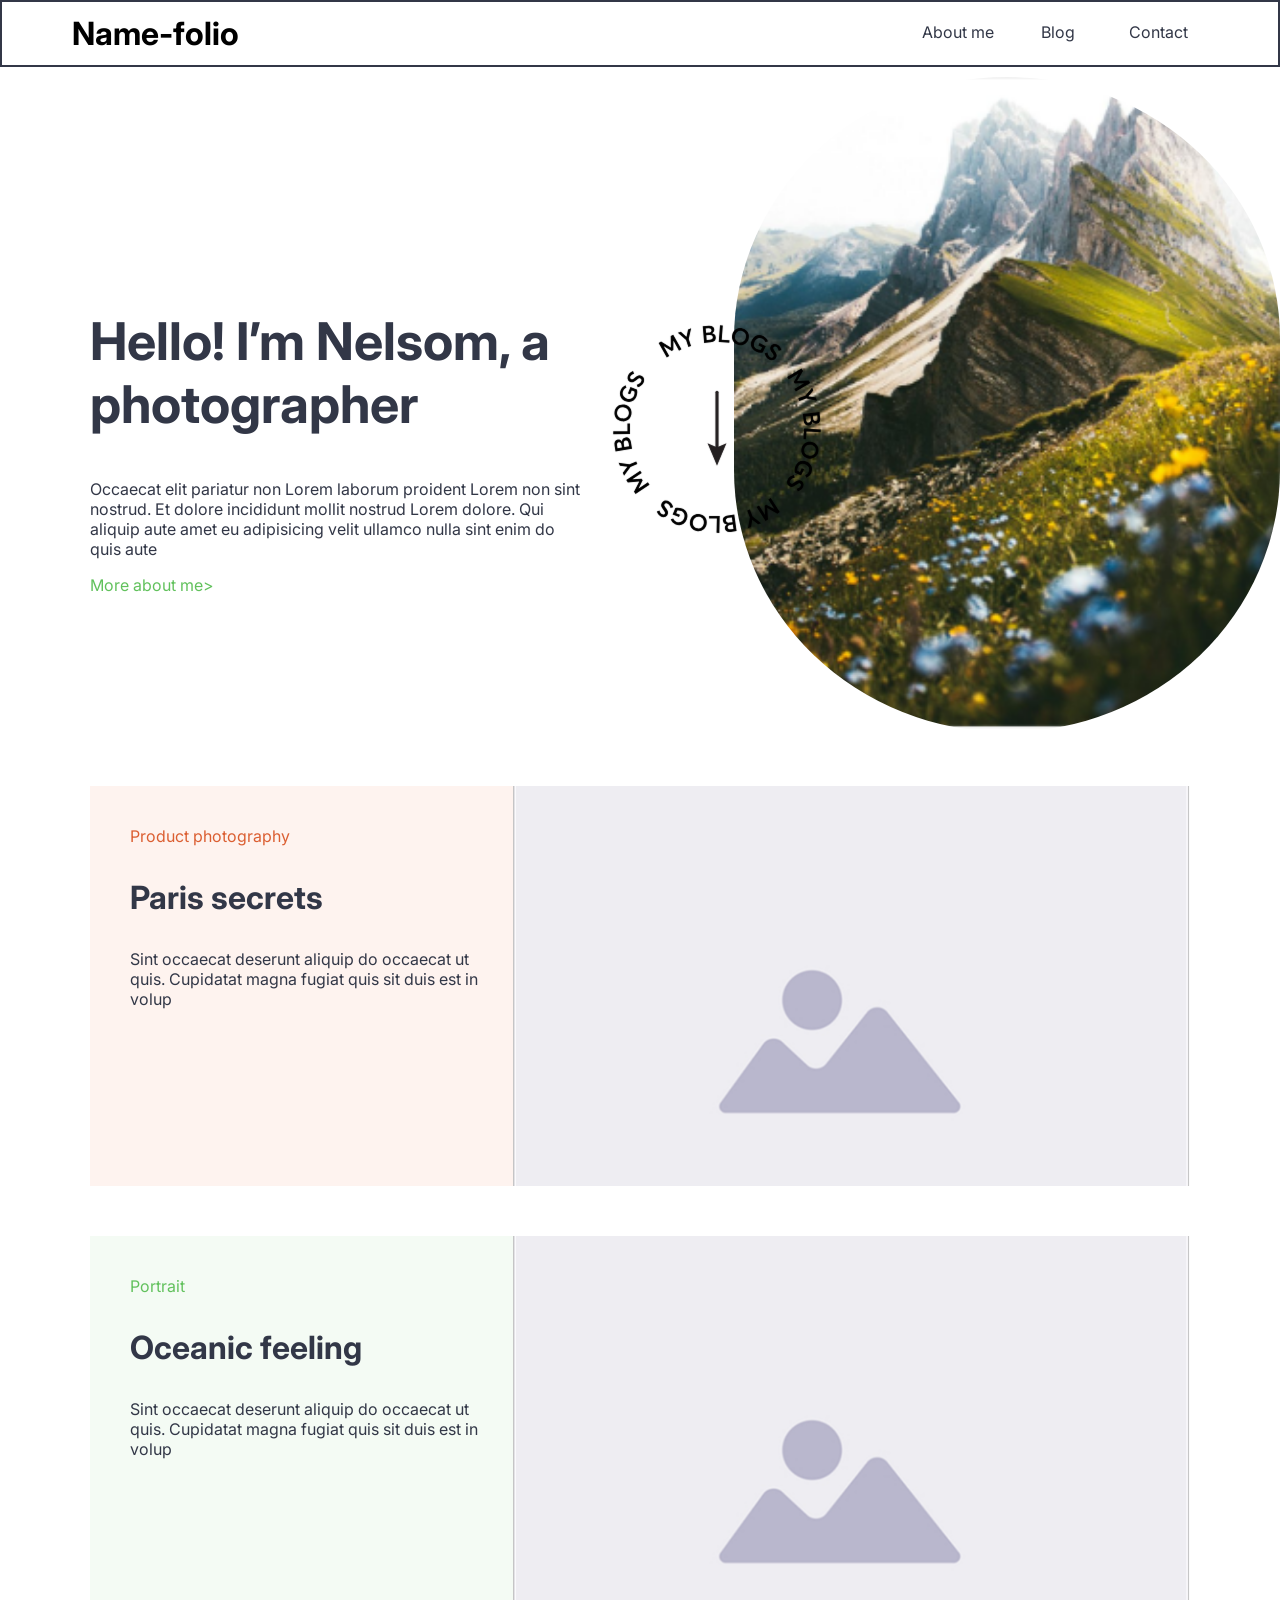
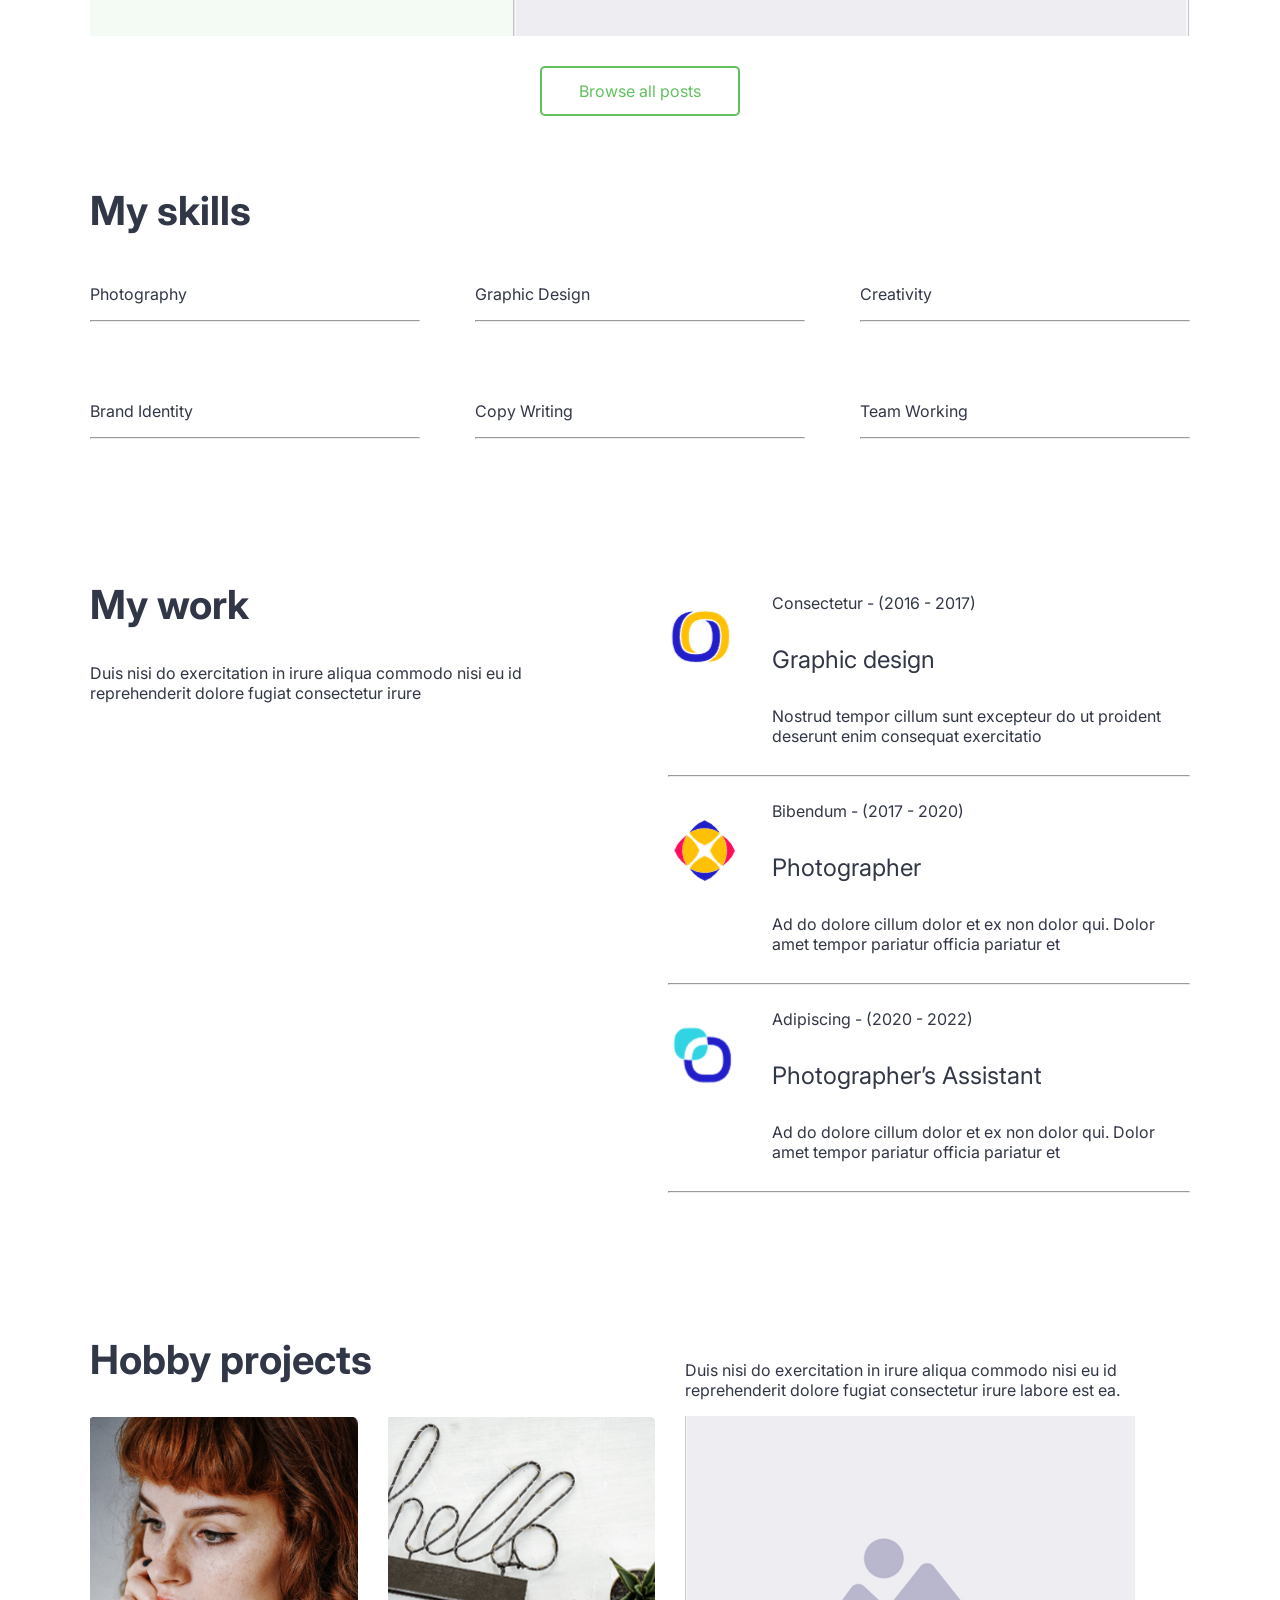
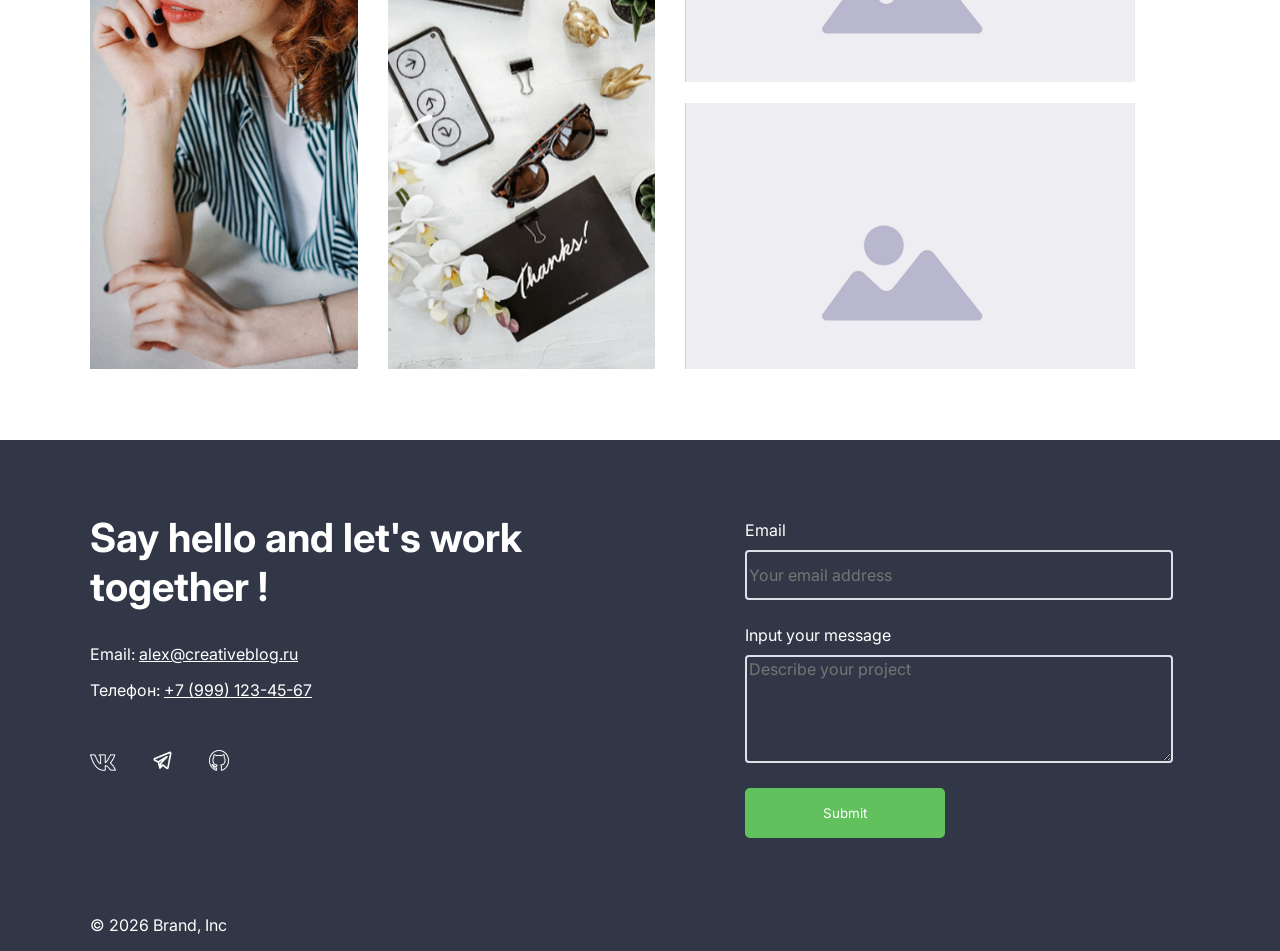
==== commit a6595310: "commit34_2" ====
--- a/index.html
+++ b/index.html
@@ -101,7 +101,7 @@
         </div>
         <div class="articles_work">
             <article class="work">
-                <img  class="work_img" src="assts/graph.png">
+                <img  class="work_img" src="assets/graph.png">
                 <div>
                     <p>Consectetur - (2016 - 2017)</p>
                     <h4 class="h4-regular">Graphic design<h4>
@@ -110,7 +110,7 @@
             </article>
             <hr>
             <article class="work">
-                <img  class="work_img" src="assts/phot.png">
+                <img  class="work_img" src="assets/phot.png">
                 <div>
                     <p>Bibendum - (2017 - 2020)</p>
                     <h4 class="h4-regular">Photographer<h4>
@@ -119,7 +119,7 @@
             </article>
             <hr>
             <article class="work">
-                <img  class="work_img" src="assts/assist.png">
+                <img  class="work_img" src="assets/assist.png">
                 <div>
                     <p>Adipiscing - (2020 - 2022)</p>
                     <h4 class="h4-regular">Photographer’s Assistant<h4>
@@ -135,7 +135,7 @@
             <h2>Hobby projects</h2>
             <div class="hobby_left">
                 <div class="img_container">
-                    <img class="hobby_img" src="assts/mock img 2.png">
+                    <img class="hobby_img" src="assets/mock img 2.png">
                     <div class="over">
                         <div class="text">
                             <h3>Hobby project name</h3>
@@ -143,13 +143,13 @@
                         </div>
                     </div>
                 </div>
-                <img class="hobby_img" src="assts/mock img 1.png">
+                <img class="hobby_img" src="assets/mock img 1.png">
             </div>
         </div>
         <div class="hobby_right">
             <p>Duis nisi do exercitation in irure aliqua commodo nisi eu id reprehenderit dolore fugiat consectetur irure labore est ea.</p>
-            <img class="hobby_img2" src="assts/art.png">
-            <img class="hobby_img2" src="assts/art.png">
+            <img class="hobby_img2" src="assets/art.png">
+            <img class="hobby_img2" src="assets/art.png">
         </div>
     </section>
 
@@ -160,7 +160,7 @@
             <h2 id="contact">Say hello and let's work together !</h2>
             <p>Email: <a href="mailto:alex@creativeblog.ru">alex@creativeblog.ru</a></p>
             <p style="margin-bottom: 50px;">Телефон: <a href="tel:+79991234567">+7 (999) 123-45-67</a> </p>
-            <img src="assts/contacts.png">
+            <img src="assets/contacts.png">
             <p style="margin-top: 140px;">© 2026 Brand, Inc</p>
         </div>
         <div class="footer_right">
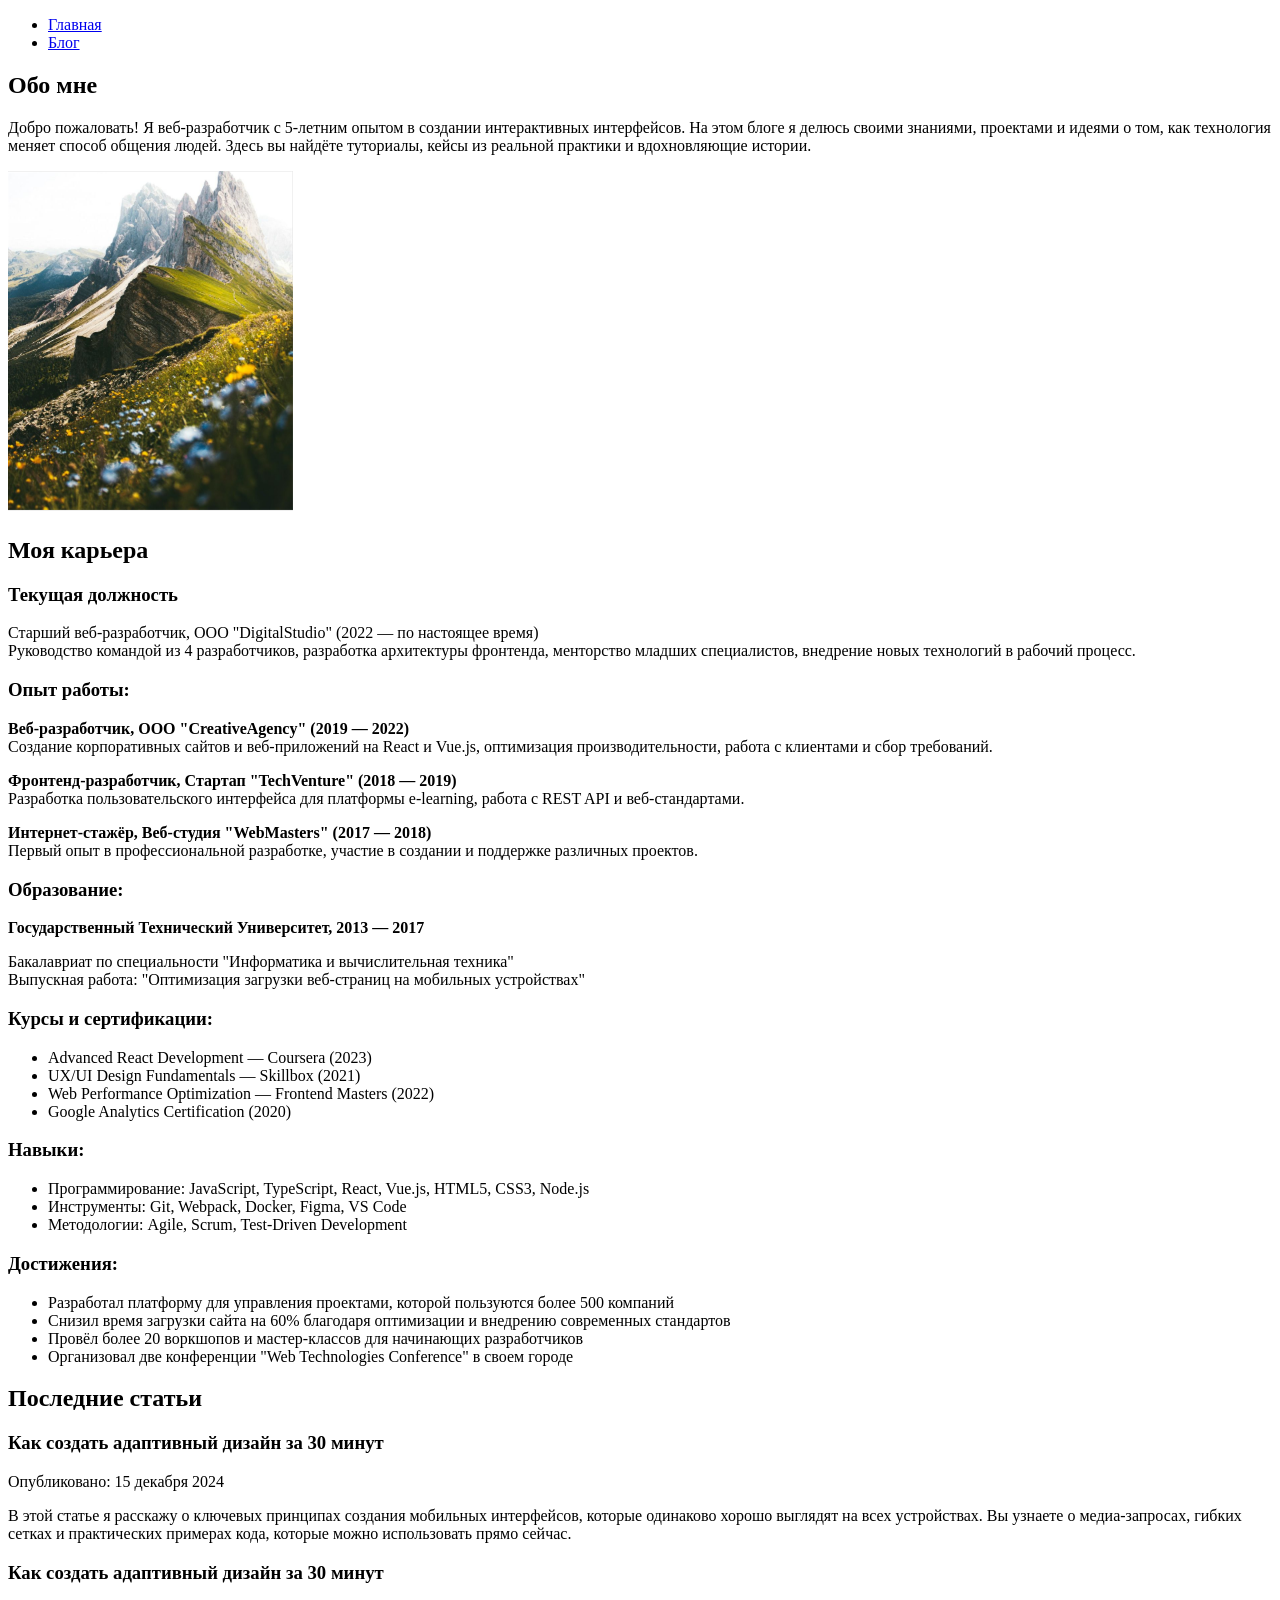
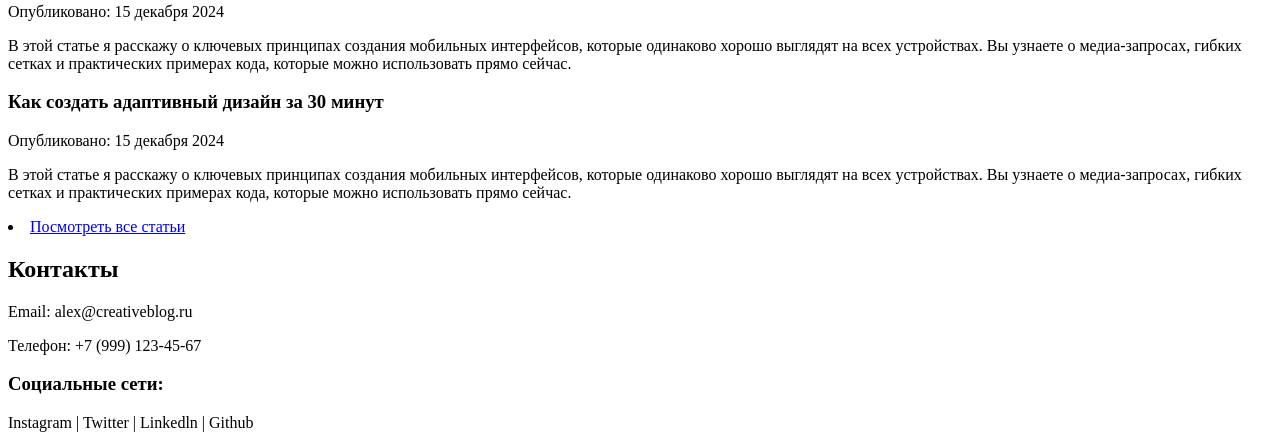
==== commit 47edceab: "Revert "commit34"" ====
--- a/index.html
+++ b/index.html
@@ -4,172 +4,97 @@
     <meta charset="UTF-8">
     <meta name="viewport" content="width=device-width, initial-scale=1.0">
     <title>Главная</title>
-
-    <link rel="icon" href="assets/favicon.png" type="image/x-icon">
-
-    <link rel="preload" href="styles/fonts.css" as="style">
-    <link rel="stylesheet" href="styles/fonts.css">
-    <link rel="stylesheet" href="styles/main.css">
-
 </head>
 <body>
-    <header class="top-bar">
-        <h3 class="na1">Name-folio</h3> 
+    <header>
         <nav>
-            <ul class="flex-menu">
-                <li><a class="menu_a" href="#">About me</a></li>
-                <li><a class="menu_a" href="other.html">Blog</a></li>
-                <li><a class="menu_a"href="#contact">Contact</a></li>
+            <ul>
+                <li><a href="#">Главная</a>  
+                <li><a href="other.html">Блог</a>
             </ul>
         </nav>
     </header>
 
-<main>
-    <section class="section_top">
-        <div class="top_info">
-            <h1>Hello! I’m Nelsom, a photographer</h1>    
-            <p>Occaecat elit pariatur non Lorem laborum proident Lorem non sint nostrud. Et dolore incididunt mollit nostrud Lorem dolore. Qui aliquip aute amet eu adipisicing velit ullamco nulla sint enim do quis aute</p>
-            <a class="link_skills" href="#skills">More about me</a>
-        </div>
-        <div class="top_img">
-            <img class="img1" src="assets/image2.png">
-            <img class="img2" src="assets/myblog.png">
-        </div>
-        
-    </section>
+    <main>
+        <section>
+            <h2>Обо мне</h2>
+            <p>Добро пожаловать! Я веб-разработчик с 5-летним опытом в создании интерактивных интерфейсов. На этом блоге я делюсь своими знаниями, проектами и идеями о том, как технология меняет способ общения людей. Здесь вы найдёте туториалы, кейсы из реальной практики и вдохновляющие истории.</p>
+            <img src="/assets/image2.png">
+        </section>
 
-    <section class="articles">
-        <article class="art">
-            <div style="background-color: #FEF3EF; max-height: 400px;" >
-                <div class="art_text">
-                    <p style="color: #DB5E31;">Product photography</p>
-                    <h3>Paris secrets</h3>
-                    <p>Sint occaecat deserunt aliquip do occaecat ut quis. Cupidatat magna fugiat quis sit duis est in volup</p>
-                </div>
-            </div>
-            <img class="art_img" src="assets/art.png">
-        </article>
-        <article class="art">
-            <div style="background-color: #F4FBF4; max-height: 400px;">
-                <div class="art_text">
-                    <p style="color: #61C15C;">Portrait</p>
-                    <h3>Oceanic feeling</h3>
-                    <p>Sint occaecat deserunt aliquip do occaecat ut quis. Cupidatat magna fugiat quis sit duis est in volup</p>
-                </div>
-            </div>
-            <img class="art_img" src="assets/art.png">
-        </article>
-        <div class="link_posts_d">
-            <a class="link_posts" href="other.html">Browse all posts</a>
-        </div>
-    </section>
-    
-    <section class="skillss">
-        <h2 id="skills">My skills</h2>
-        <div class="skill_grid">
-            <div>
-                <p>Photography</p>
-                <hr>
-            </div>
-            <div>
-                 <p>Graphic Design</p>
-                <hr>
-            </div>
-            <div>
-                <p>Creativity</p>
-                <hr>
-            </div>
-            <div>
-                <p>Brand Identity</p>
-                <hr>
-            </div>
-            <div>
-                <p>Copy Writing</p>
-                <hr>
-            </div>
-            <div>
-                <p>Team Working</p>
-                <hr>
-            </div>
-        </div>
-    </section>
-
-    <section class="mywork">
-        <div>
-            <h2>My work</h2>
-            <p>Duis nisi do exercitation in irure aliqua commodo nisi eu id reprehenderit dolore fugiat consectetur irure</p>
-        </div>
-        <div class="articles_work">
-            <article class="work">
-                <img  class="work_img" src="assets/graph.png">
-                <div>
-                    <p>Consectetur - (2016 - 2017)</p>
-                    <h4 class="h4-regular">Graphic design<h4>
-                    <p>Nostrud tempor cillum sunt excepteur do ut proident deserunt enim consequat exercitatio</p>
-                </div>
+        <section>
+            <h2>Моя карьера</h2>
+            <article>
+                <h3>Текущая должность</h3>
+                <p>Старший веб-разработчик, ООО "DigitalStudio" (2022 — по настоящее время)
+                    <br>Руководство командой из 4 разработчиков, разработка архитектуры фронтенда, менторство младших специалистов, внедрение новых технологий в рабочий процесс.</p>
             </article>
-            <hr>
-            <article class="work">
-                <img  class="work_img" src="assets/phot.png">
-                <div>
-                    <p>Bibendum - (2017 - 2020)</p>
-                    <h4 class="h4-regular">Photographer<h4>
-                    <p>Ad do dolore cillum dolor et ex non dolor qui. Dolor amet tempor pariatur officia pariatur et</p>
-                </div>
+            <article>
+                <h3>Опыт работы:</h3>
+                
+                <p><strong>Веб-разработчик, ООО "CreativeAgency" (2019 — 2022)</strong> <br> Создание корпоративных сайтов и веб-приложений на React и Vue.js, оптимизация производительности, работа с клиентами и сбор требований.</p>
+                <p><strong>Фронтенд-разработчик, Стартап "TechVenture" (2018 — 2019)</strong> <br> Разработка пользовательского интерфейса для платформы e-learning, работа с REST API и веб-стандартами.</p>
+                <p><strong>Интернет-стажёр, Веб-студия "WebMasters" (2017 — 2018)</strong> <br> Первый опыт в профессиональной разработке, участие в создании и поддержке различных проектов.</p>
             </article>
-            <hr>
-            <article class="work">
-                <img  class="work_img" src="assets/assist.png">
-                <div>
-                    <p>Adipiscing - (2020 - 2022)</p>
-                    <h4 class="h4-regular">Photographer’s Assistant<h4>
-                    <p>Ad do dolore cillum dolor et ex non dolor qui. Dolor amet tempor pariatur officia pariatur et</p>
-                </div>
+            <article>
+                <h3>Образование:</h3>
+                <p><strong>Государственный Технический Университет, 2013 — 2017</strong></p>
+                <p>Бакалавриат по специальности "Информатика и вычислительная техника"<br> Выпускная работа: "Оптимизация загрузки веб-страниц на мобильных устройствах"</p>
             </article>
-            <hr>
-        </div>
-    </section>
-
-    <section class="hobby">
-        <div>
-            <h2>Hobby projects</h2>
-            <div class="hobby_left">
-                <div class="img_container">
-                    <img class="hobby_img" src="assets/mock img 2.png">
-                    <div class="over">
-                        <div class="text">
-                            <h3>Hobby project name</h3>
-                            <p>Duis nisi do exercitation in irure aliqua commodo nisi eu id reprehenderit dolore fugiat consectetur irure labore est ea.</p>
-                        </div>
-                    </div>
-                </div>
-                <img class="hobby_img" src="assets/mock img 1.png">
-            </div>
-        </div>
-        <div class="hobby_right">
-            <p>Duis nisi do exercitation in irure aliqua commodo nisi eu id reprehenderit dolore fugiat consectetur irure labore est ea.</p>
-            <img class="hobby_img2" src="assets/art.png">
-            <img class="hobby_img2" src="assets/art.png">
-        </div>
-    </section>
+            <article>
+                <h3>Курсы и сертификации:</h3>
+                <ul>
+                    <li>Advanced React Development — Coursera (2023)
+                    <li>UX/UI Design Fundamentals — Skillbox (2021)
+                    <li>Web Performance Optimization — Frontend Masters (2022)
+                    <li>Google Analytics Certification (2020)
+                </ul>
+            </article>
+            <article>
+                <h3>Навыки:</h3>
+                <ul>
+                    <li>Программирование: JavaScript, TypeScript, React, Vue.js, HTML5, CSS3, Node.js
+                    <li>Инструменты: Git, Webpack, Docker, Figma, VS Code
+                    <li>Методологии: Agile, Scrum, Test-Driven Development
+                </ul>
+            </article>
+            <article>
+                <h3>Достижения:</h3>
+                <ul>
+                    <li>Разработал платформу для управления проектами, которой пользуются более 500 компаний
+                    <li>Снизил время загрузки сайта на 60% благодаря оптимизации и внедрению современных стандартов
+                    <li>Провёл более 20 воркшопов и мастер-классов для начинающих разработчиков
+                    <li>Организовал две конференции "Web Technologies Conference" в своем городе
+                </ul>
+            </article>
+        </section>
+        <section>
+            <h2>Последние статьи</h2>
+            <article>
+                <h3>Как создать адаптивный дизайн за 30 минут</h3>
+                <p>Опубликовано: 15 декабря 2024</p>
+                <p>В этой статье я расскажу о ключевых принципах создания мобильных интерфейсов, которые одинаково хорошо выглядят на всех устройствах. Вы узнаете о медиа-запросах, гибких сетках и практических примерах кода, которые можно использовать прямо сейчас.</p>
+            </article>
+            <article>
+                <h3>Как создать адаптивный дизайн за 30 минут</h3>
+                <p>Опубликовано: 15 декабря 2024</p>
+                <p>В этой статье я расскажу о ключевых принципах создания мобильных интерфейсов, которые одинаково хорошо выглядят на всех устройствах. Вы узнаете о медиа-запросах, гибких сетках и практических примерах кода, которые можно использовать прямо сейчас.</p>
+            </article>
+            <article>
+                <h3>Как создать адаптивный дизайн за 30 минут</h3>
+                <p>Опубликовано: 15 декабря 2024</p>
+                <p>В этой статье я расскажу о ключевых принципах создания мобильных интерфейсов, которые одинаково хорошо выглядят на всех устройствах. Вы узнаете о медиа-запросах, гибких сетках и практических примерах кода, которые можно использовать прямо сейчас.</p>
+            </article>
+            <li><a href="other.html">Посмотреть все статьи</a>
+        </section>
 
     </main>
-    
     <footer>
-        <div class="footer_left">
-            <h2 id="contact">Say hello and let's work together !</h2>
-            <p>Email: <a href="mailto:alex@creativeblog.ru">alex@creativeblog.ru</a></p>
-            <p style="margin-bottom: 50px;">Телефон: <a href="tel:+79991234567">+7 (999) 123-45-67</a> </p>
-            <img src="assets/contacts.png">
-            <p style="margin-top: 140px;">© 2026 Brand, Inc</p>
-        </div>
-        <div class="footer_right">
-            <label for="email">Email</label>
-            <input type="email" required placeholder="Your email address">
-            <label for="message">Input your message</label>
-            <textarea placeholder="Describe your project" rows="5"></textarea>
-            <button>Submit</button>
-        </div>
+        <h2>Контакты</h2>
+        <p>Email: alex@creativeblog.ru</p>
+        <p>Телефон: +7 (999) 123-45-67</p>
+        <h3>Социальные сети:</h3>
+        <p>Instagram | Twitter | Linkedln | Github</p>
     </footer>
 </body>
 </html>
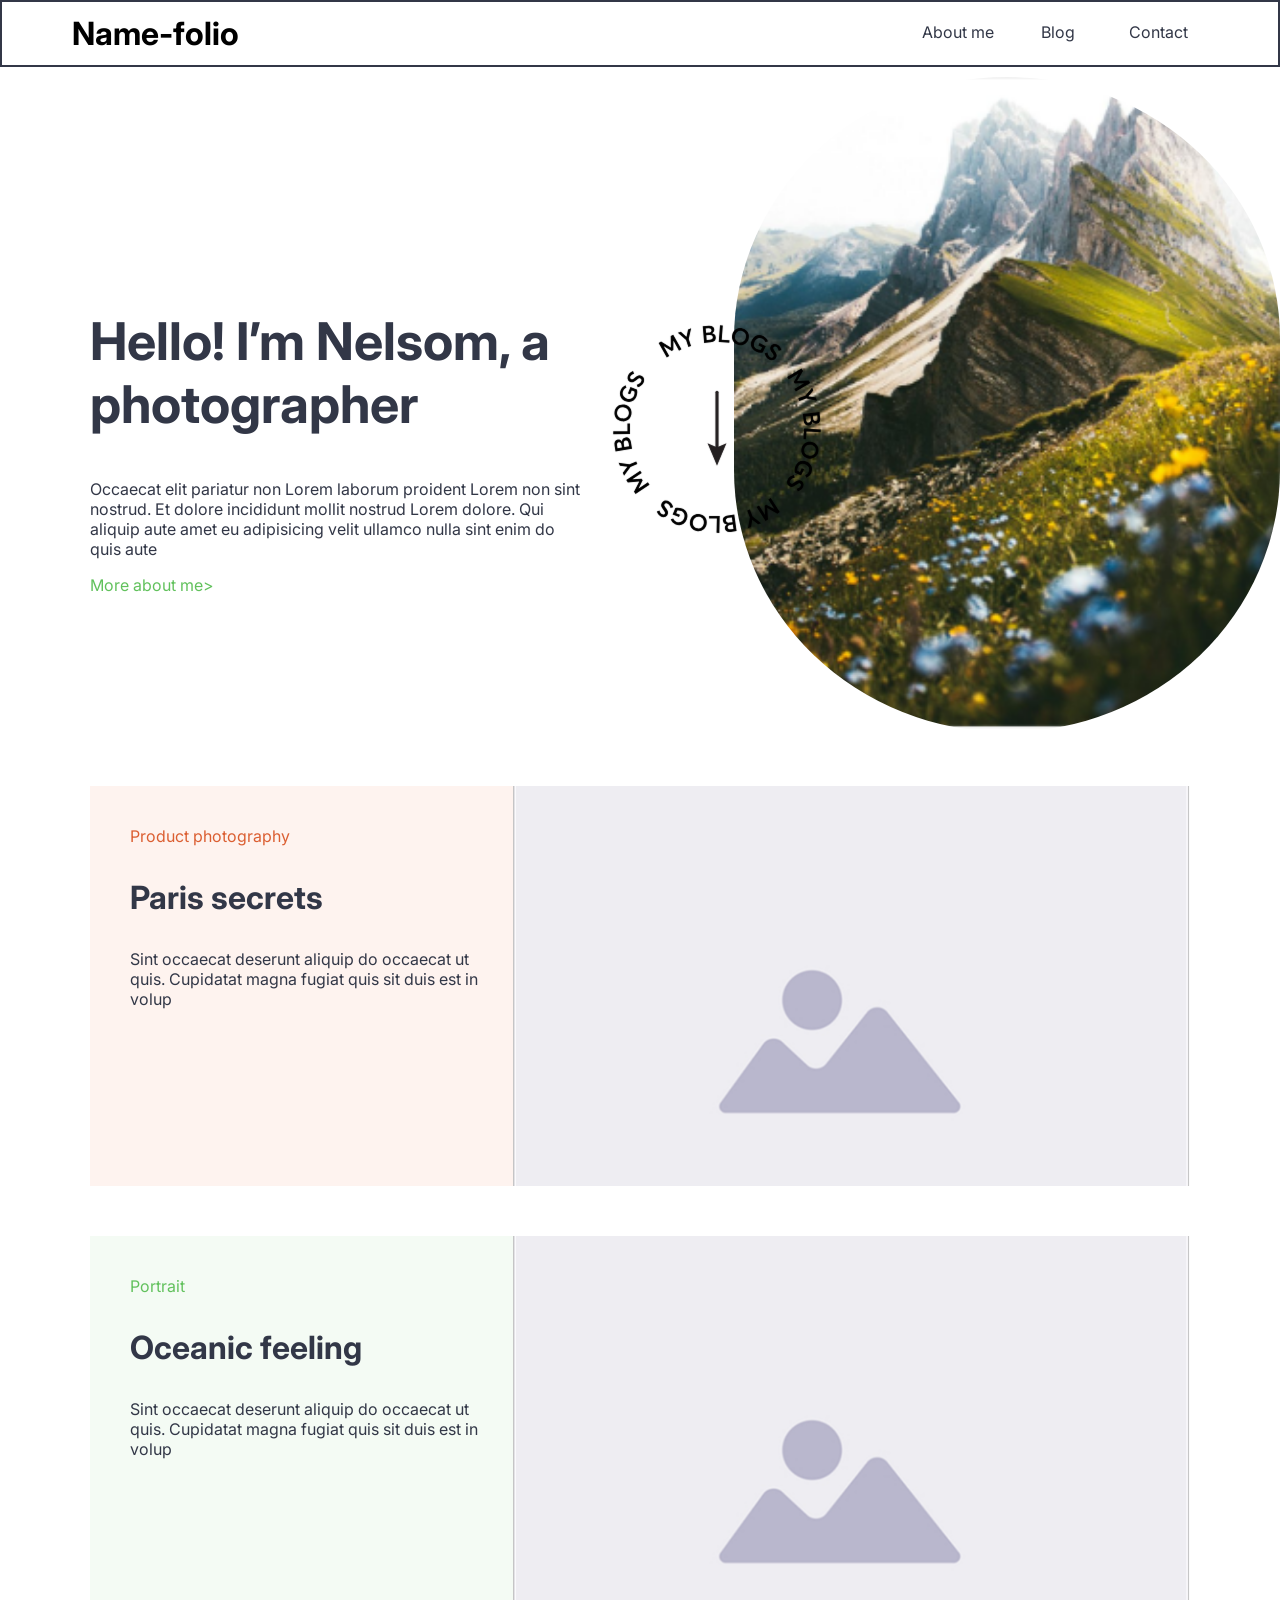
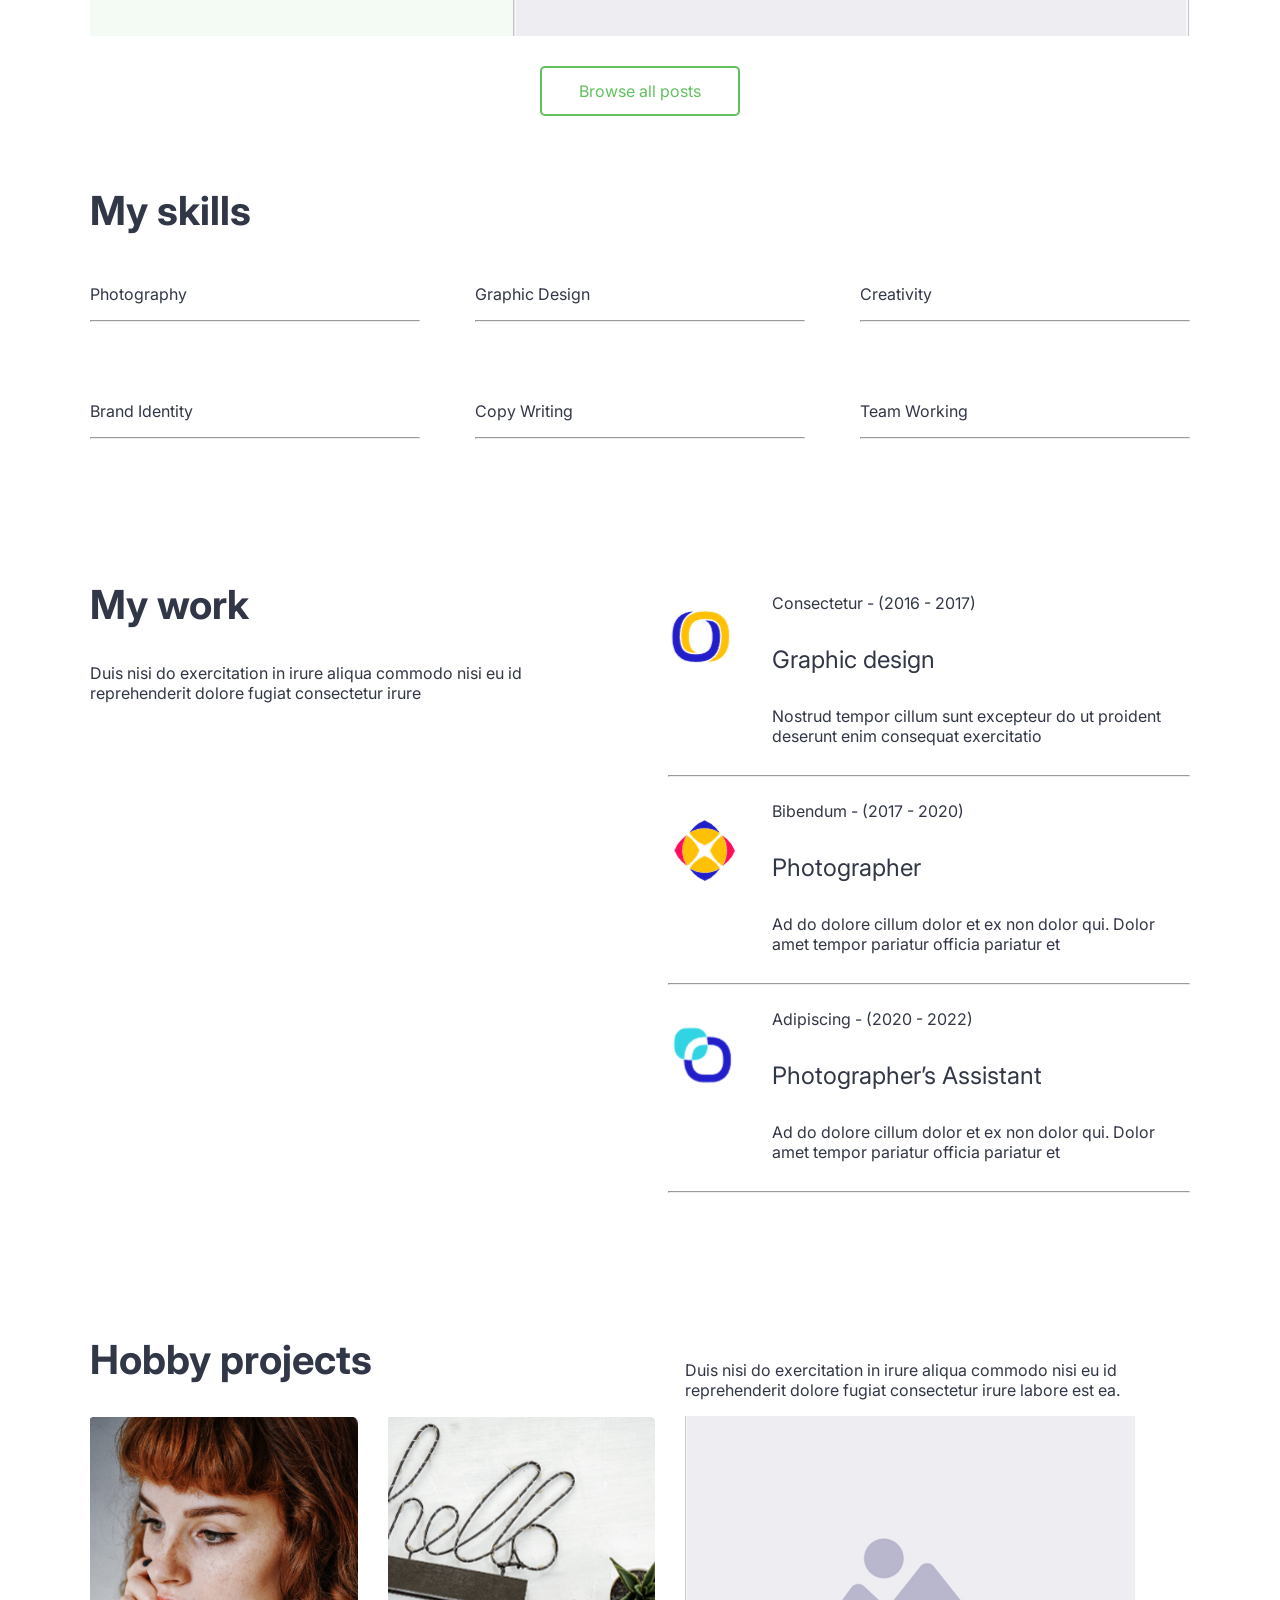
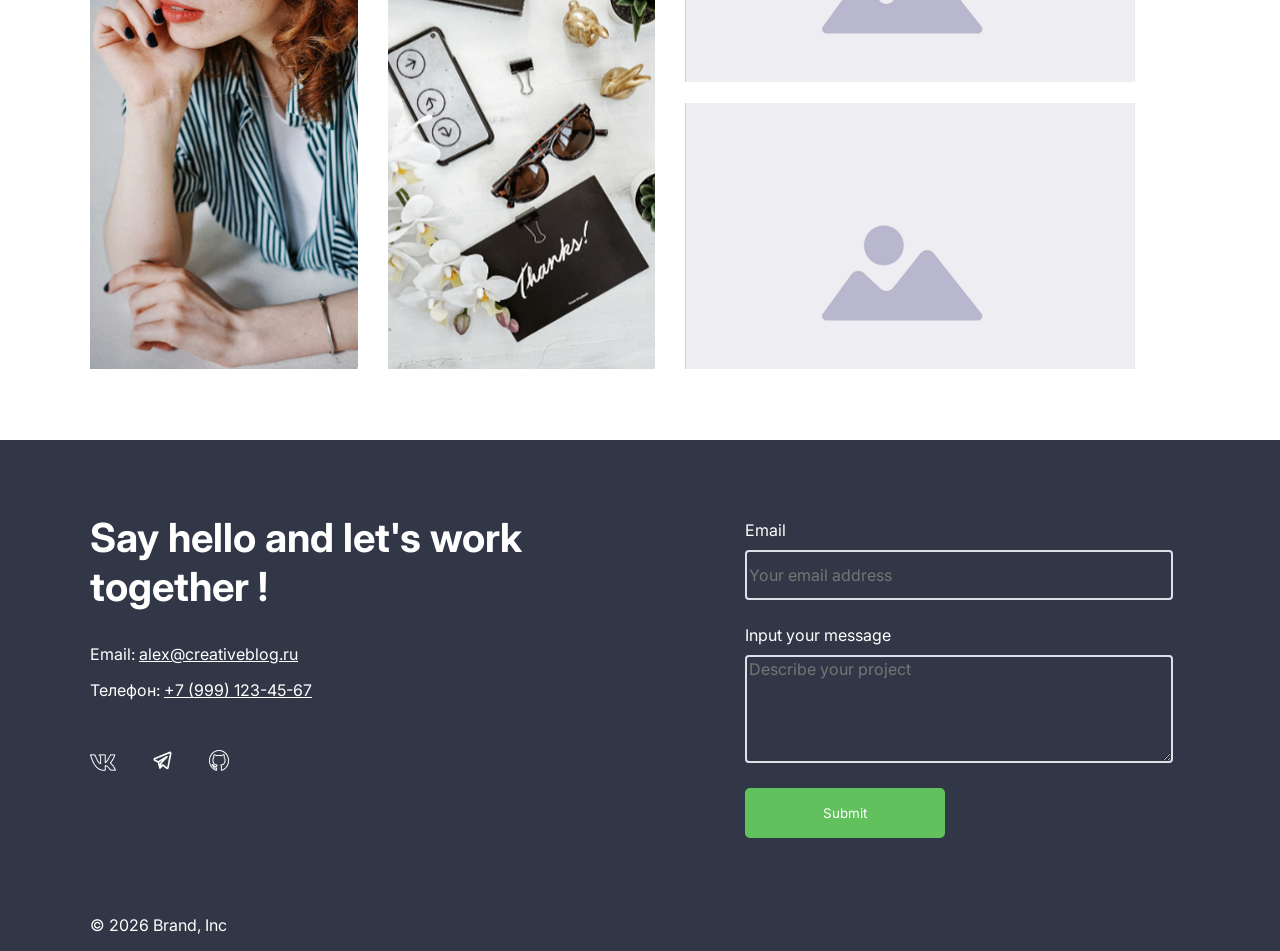
==== commit bee4fbb6: "commit34" ====
--- a/index.html
+++ b/index.html
@@ -4,97 +4,172 @@
     <meta charset="UTF-8">
     <meta name="viewport" content="width=device-width, initial-scale=1.0">
     <title>Главная</title>
+
+    <link rel="icon" href="assets/favicon.png" type="image/x-icon">
+
+    <link rel="preload" href="styles/fonts.css" as="style">
+    <link rel="stylesheet" href="styles/fonts.css">
+    <link rel="stylesheet" href="styles/main.css">
+
 </head>
 <body>
-    <header>
+    <header class="top-bar">
+        <h3 class="na1">Name-folio</h3> 
         <nav>
-            <ul>
-                <li><a href="#">Главная</a>  
-                <li><a href="other.html">Блог</a>
+            <ul class="flex-menu">
+                <li><a class="menu_a" href="#">About me</a></li>
+                <li><a class="menu_a" href="other.html">Blog</a></li>
+                <li><a class="menu_a"href="#contact">Contact</a></li>
             </ul>
         </nav>
     </header>
 
-    <main>
-        <section>
-            <h2>Обо мне</h2>
-            <p>Добро пожаловать! Я веб-разработчик с 5-летним опытом в создании интерактивных интерфейсов. На этом блоге я делюсь своими знаниями, проектами и идеями о том, как технология меняет способ общения людей. Здесь вы найдёте туториалы, кейсы из реальной практики и вдохновляющие истории.</p>
-            <img src="/assets/image2.png">
-        </section>
+<main>
+    <section class="section_top">
+        <div class="top_info">
+            <h1>Hello! I’m Nelsom, a photographer</h1>    
+            <p>Occaecat elit pariatur non Lorem laborum proident Lorem non sint nostrud. Et dolore incididunt mollit nostrud Lorem dolore. Qui aliquip aute amet eu adipisicing velit ullamco nulla sint enim do quis aute</p>
+            <a class="link_skills" href="#skills">More about me</a>
+        </div>
+        <div class="top_img">
+            <img class="img1" src="assets/image2.png" alt="">
+            <img class="img2" src="assets/myblog.png" alt="">
+        </div>
+        
+    </section>
 
-        <section>
-            <h2>Моя карьера</h2>
-            <article>
-                <h3>Текущая должность</h3>
-                <p>Старший веб-разработчик, ООО "DigitalStudio" (2022 — по настоящее время)
-                    <br>Руководство командой из 4 разработчиков, разработка архитектуры фронтенда, менторство младших специалистов, внедрение новых технологий в рабочий процесс.</p>
+    <section class="articles">
+        <article class="art">
+            <div style="background-color: #FEF3EF; max-height: 400px;" >
+                <div class="art_text">
+                    <p style="color: #DB5E31;">Product photography</p>
+                    <h3>Paris secrets</h3>
+                    <p>Sint occaecat deserunt aliquip do occaecat ut quis. Cupidatat magna fugiat quis sit duis est in volup</p>
+                </div>
+            </div>
+            <img class="art_img" src="assets/art.png" alt="">
+        </article>
+        <article class="art">
+            <div style="background-color: #F4FBF4; max-height: 400px;">
+                <div class="art_text">
+                    <p style="color: #61C15C;">Portrait</p>
+                    <h3>Oceanic feeling</h3>
+                    <p>Sint occaecat deserunt aliquip do occaecat ut quis. Cupidatat magna fugiat quis sit duis est in volup</p>
+                </div>
+            </div>
+            <img class="art_img" src="assets/art.png" alt="">
+        </article>
+        <div class="link_posts_d">
+            <a class="link_posts" href="other.html">Browse all posts</a>
+        </div>
+    </section>
+    
+    <section class="skillss">
+        <h2 id="skills">My skills</h2>
+        <div class="skill_grid">
+            <div>
+                <p>Photography</p>
+                <hr>
+            </div>
+            <div>
+                 <p>Graphic Design</p>
+                <hr>
+            </div>
+            <div>
+                <p>Creativity</p>
+                <hr>
+            </div>
+            <div>
+                <p>Brand Identity</p>
+                <hr>
+            </div>
+            <div>
+                <p>Copy Writing</p>
+                <hr>
+            </div>
+            <div>
+                <p>Team Working</p>
+                <hr>
+            </div>
+        </div>
+    </section>
+
+    <section class="mywork">
+        <div>
+            <h2>My work</h2>
+            <p>Duis nisi do exercitation in irure aliqua commodo nisi eu id reprehenderit dolore fugiat consectetur irure</p>
+        </div>
+        <div class="articles_work">
+            <article class="work">
+                <img  class="work_img" src="assets/graph.png" alt="">
+                <div>
+                    <p>Consectetur - (2016 - 2017)</p>
+                    <h4 class="h4-regular">Graphic design<h4>
+                    <p>Nostrud tempor cillum sunt excepteur do ut proident deserunt enim consequat exercitatio</p>
+                </div>
             </article>
-            <article>
-                <h3>Опыт работы:</h3>
-                
-                <p><strong>Веб-разработчик, ООО "CreativeAgency" (2019 — 2022)</strong> <br> Создание корпоративных сайтов и веб-приложений на React и Vue.js, оптимизация производительности, работа с клиентами и сбор требований.</p>
-                <p><strong>Фронтенд-разработчик, Стартап "TechVenture" (2018 — 2019)</strong> <br> Разработка пользовательского интерфейса для платформы e-learning, работа с REST API и веб-стандартами.</p>
-                <p><strong>Интернет-стажёр, Веб-студия "WebMasters" (2017 — 2018)</strong> <br> Первый опыт в профессиональной разработке, участие в создании и поддержке различных проектов.</p>
+            <hr>
+            <article class="work">
+                <img  class="work_img" src="assets/phot.png" alt="">
+                <div>
+                    <p>Bibendum - (2017 - 2020)</p>
+                    <h4 class="h4-regular">Photographer<h4>
+                    <p>Ad do dolore cillum dolor et ex non dolor qui. Dolor amet tempor pariatur officia pariatur et</p>
+                </div>
             </article>
-            <article>
-                <h3>Образование:</h3>
-                <p><strong>Государственный Технический Университет, 2013 — 2017</strong></p>
-                <p>Бакалавриат по специальности "Информатика и вычислительная техника"<br> Выпускная работа: "Оптимизация загрузки веб-страниц на мобильных устройствах"</p>
+            <hr>
+            <article class="work">
+                <img  class="work_img" src="assets/assist.png" alt="">
+                <div>
+                    <p>Adipiscing - (2020 - 2022)</p>
+                    <h4 class="h4-regular">Photographer’s Assistant<h4>
+                    <p>Ad do dolore cillum dolor et ex non dolor qui. Dolor amet tempor pariatur officia pariatur et</p>
+                </div>
             </article>
-            <article>
-                <h3>Курсы и сертификации:</h3>
-                <ul>
-                    <li>Advanced React Development — Coursera (2023)
-                    <li>UX/UI Design Fundamentals — Skillbox (2021)
-                    <li>Web Performance Optimization — Frontend Masters (2022)
-                    <li>Google Analytics Certification (2020)
-                </ul>
-            </article>
-            <article>
-                <h3>Навыки:</h3>
-                <ul>
-                    <li>Программирование: JavaScript, TypeScript, React, Vue.js, HTML5, CSS3, Node.js
-                    <li>Инструменты: Git, Webpack, Docker, Figma, VS Code
-                    <li>Методологии: Agile, Scrum, Test-Driven Development
-                </ul>
-            </article>
-            <article>
-                <h3>Достижения:</h3>
-                <ul>
-                    <li>Разработал платформу для управления проектами, которой пользуются более 500 компаний
-                    <li>Снизил время загрузки сайта на 60% благодаря оптимизации и внедрению современных стандартов
-                    <li>Провёл более 20 воркшопов и мастер-классов для начинающих разработчиков
-                    <li>Организовал две конференции "Web Technologies Conference" в своем городе
-                </ul>
-            </article>
-        </section>
-        <section>
-            <h2>Последние статьи</h2>
-            <article>
-                <h3>Как создать адаптивный дизайн за 30 минут</h3>
-                <p>Опубликовано: 15 декабря 2024</p>
-                <p>В этой статье я расскажу о ключевых принципах создания мобильных интерфейсов, которые одинаково хорошо выглядят на всех устройствах. Вы узнаете о медиа-запросах, гибких сетках и практических примерах кода, которые можно использовать прямо сейчас.</p>
-            </article>
-            <article>
-                <h3>Как создать адаптивный дизайн за 30 минут</h3>
-                <p>Опубликовано: 15 декабря 2024</p>
-                <p>В этой статье я расскажу о ключевых принципах создания мобильных интерфейсов, которые одинаково хорошо выглядят на всех устройствах. Вы узнаете о медиа-запросах, гибких сетках и практических примерах кода, которые можно использовать прямо сейчас.</p>
-            </article>
-            <article>
-                <h3>Как создать адаптивный дизайн за 30 минут</h3>
-                <p>Опубликовано: 15 декабря 2024</p>
-                <p>В этой статье я расскажу о ключевых принципах создания мобильных интерфейсов, которые одинаково хорошо выглядят на всех устройствах. Вы узнаете о медиа-запросах, гибких сетках и практических примерах кода, которые можно использовать прямо сейчас.</p>
-            </article>
-            <li><a href="other.html">Посмотреть все статьи</a>
-        </section>
+            <hr>
+        </div>
+    </section>
+
+    <section class="hobby">
+        <div>
+            <h2>Hobby projects</h2>
+            <div class="hobby_left">
+                <div class="img_container">
+                    <img class="hobby_img" src="assets/mock img 2.png" alt="">
+                    <div class="over">
+                        <div class="text">
+                            <h3>Hobby project name</h3>
+                            <p>Duis nisi do exercitation in irure aliqua commodo nisi eu id reprehenderit dolore fugiat consectetur irure labore est ea.</p>
+                        </div>
+                    </div>
+                </div>
+                <img class="hobby_img" src="assets/mock img 1.png" alt="">
+            </div>
+        </div>
+        <div class="hobby_right">
+            <p>Duis nisi do exercitation in irure aliqua commodo nisi eu id reprehenderit dolore fugiat consectetur irure labore est ea.</p>
+            <img class="hobby_img2" src="assets/art.png" alt="">
+            <img class="hobby_img2" src="assets/art.png" alt="">
+        </div>
+    </section>
 
     </main>
+    
     <footer>
-        <h2>Контакты</h2>
-        <p>Email: alex@creativeblog.ru</p>
-        <p>Телефон: +7 (999) 123-45-67</p>
-        <h3>Социальные сети:</h3>
-        <p>Instagram | Twitter | Linkedln | Github</p>
+        <div class="footer_left">
+            <h2 id="contact">Say hello and let's work together !</h2>
+            <p>Email: <a href="mailto:alex@creativeblog.ru">alex@creativeblog.ru</a></p>
+            <p style="margin-bottom: 50px;">Телефон: <a href="tel:+79991234567">+7 (999) 123-45-67</a> </p>
+            <img src="assets/contacts.png" alt="">
+            <p style="margin-top: 140px;">© 2026 Brand, Inc</p>
+        </div>
+        <div class="footer_right">
+            <label for="email">Email</label>
+            <input type="email" required placeholder="Your email address">
+            <label for="message">Input your message</label>
+            <textarea placeholder="Describe your project" rows="5"></textarea>
+            <button>Submit</button>
+        </div>
     </footer>
 </body>
 </html>
--- a/styles/fonts.css
+++ b/styles/fonts.css
@@ -0,0 +1,139 @@
+/* cyrillic-ext */
+@font-face {
+    font-family: 'Inter';
+    font-style: italic;
+    font-weight: 100 900;
+    font-display: swap;
+    src: url('../assets/fonts/Inter/UcCm3FwrK3iLTcvnUwkT9nA2.woff2') format('woff2');
+    unicode-range: U+0460-052F, U+1C80-1C8A, U+20B4, U+2DE0-2DFF, U+A640-A69F, U+FE2E-FE2F;
+}
+
+/* cyrillic */
+@font-face {
+    font-family: 'Inter';
+    font-style: italic;
+    font-weight: 100 900;
+    font-display: swap;
+    src: url('../assets/fonts/Inter/UcCm3FwrK3iLTcvnUwAT9nA2.woff2') format('woff2');
+    unicode-range: U+0301, U+0400-045F, U+0490-0491, U+04B0-04B1, U+2116;
+}
+
+/* greek-ext */
+@font-face {
+    font-family: 'Inter';
+    font-style: italic;
+    font-weight: 100 900;
+    font-display: swap;
+    src: url('../assets/fonts/Inter/UcCm3FwrK3iLTcvnUwgT9nA2.woff2') format('woff2');
+    unicode-range: U+1F00-1FFF;
+}
+
+/* greek */
+@font-face {
+    font-family: 'Inter';
+    font-style: italic;
+    font-weight: 100 900;
+    font-display: swap;
+    src: url('../assets/fonts/Inter/UcCm3FwrK3iLTcvnUwcT9nA2.woff2') format('woff2');
+    unicode-range: U+0370-0377, U+037A-037F, U+0384-038A, U+038C, U+038E-03A1, U+03A3-03FF;
+}
+
+/* vietnamese */
+@font-face {
+    font-family: 'Inter';
+    font-style: italic;
+    font-weight: 100 900;
+    font-display: swap;
+    src: url('../assets/fonts/Inter/UcCm3FwrK3iLTcvnUwsT9nA2.woff2') format('woff2');
+    unicode-range: U+0102-0103, U+0110-0111, U+0128-0129, U+0168-0169, U+01A0-01A1, U+01AF-01B0, U+0300-0301, U+0303-0304, U+0308-0309, U+0323, U+0329, U+1EA0-1EF9, U+20AB;
+}
+
+/* latin-ext */
+@font-face {
+    font-family: 'Inter';
+    font-style: italic;
+    font-weight: 100 900;
+    font-display: swap;
+    src: url('../assets/fonts/Inter/UcCm3FwrK3iLTcvnUwoT9nA2.woff2') format('woff2');
+    unicode-range: U+0100-02BA, U+02BD-02C5, U+02C7-02CC, U+02CE-02D7, U+02DD-02FF, U+0304, U+0308, U+0329, U+1D00-1DBF, U+1E00-1E9F, U+1EF2-1EFF, U+2020, U+20A0-20AB, U+20AD-20C0, U+2113, U+2C60-2C7F, U+A720-A7FF;
+}
+
+/* latin */
+@font-face {
+    font-family: 'Inter';
+    font-style: italic;
+    font-weight: 100 900;
+    font-display: swap;
+    src: url('../assets/fonts/Inter/UcCm3FwrK3iLTcvnUwQT9g.woff2') format('woff2');
+    unicode-range: U+0000-00FF, U+0131, U+0152-0153, U+02BB-02BC, U+02C6, U+02DA, U+02DC, U+0304, U+0308, U+0329, U+2000-206F, U+20AC, U+2122, U+2191, U+2193, U+2212, U+2215, U+FEFF, U+FFFD;
+}
+
+/* cyrillic-ext */
+@font-face {
+    font-family: 'Inter';
+    font-style: normal;
+    font-weight: 100 900;
+    font-display: swap;
+    src: url('../assets/fonts/Inter/UcCo3FwrK3iLTcvvYwYL8g.woff2') format('woff2');
+    unicode-range: U+0460-052F, U+1C80-1C8A, U+20B4, U+2DE0-2DFF, U+A640-A69F, U+FE2E-FE2F;
+}
+
+/* cyrillic */
+@font-face {
+    font-family: 'Inter';
+    font-style: normal;
+    font-weight: 100 900;
+    font-display: swap;
+    src: url('../assets/fonts/Inter/UcCo3FwrK3iLTcvmYwYL8g.woff2') format('woff2');
+    unicode-range: U+0301, U+0400-045F, U+0490-0491, U+04B0-04B1, U+2116;
+}
+
+/* greek-ext */
+@font-face {
+    font-family: 'Inter';
+    font-style: normal;
+    font-weight: 100 900;
+    font-display: swap;
+    src: url('../assets/fonts/Inter/UcCo3FwrK3iLTcvuYwYL8g.woff2') format('woff2');
+    unicode-range: U+1F00-1FFF;
+}
+
+/* greek */
+@font-face {
+    font-family: 'Inter';
+    font-style: normal;
+    font-weight: 100 900;
+    font-display: swap;
+    src: url('../assets/fonts/Inter/UcCo3FwrK3iLTcvhYwYL8g.woff2') format('woff2');
+    unicode-range: U+0370-0377, U+037A-037F, U+0384-038A, U+038C, U+038E-03A1, U+03A3-03FF;
+}
+
+/* vietnamese */
+@font-face {
+    font-family: 'Inter';
+    font-style: normal;
+    font-weight: 100 900;
+    font-display: swap;
+    src: url('../assets/fonts/Inter/UcCo3FwrK3iLTcvtYwYL8g.woff2') format('woff2');
+    unicode-range: U+0102-0103, U+0110-0111, U+0128-0129, U+0168-0169, U+01A0-01A1, U+01AF-01B0, U+0300-0301, U+0303-0304, U+0308-0309, U+0323, U+0329, U+1EA0-1EF9, U+20AB;
+}
+
+/* latin-ext */
+@font-face {
+    font-family: 'Inter';
+    font-style: normal;
+    font-weight: 100 900;
+    font-display: swap;
+    src: url('../assets/fonts/Inter/UcCo3FwrK3iLTcvsYwYL8g.woff2') format('woff2');
+    unicode-range: U+0100-02BA, U+02BD-02C5, U+02C7-02CC, U+02CE-02D7, U+02DD-02FF, U+0304, U+0308, U+0329, U+1D00-1DBF, U+1E00-1E9F, U+1EF2-1EFF, U+2020, U+20A0-20AB, U+20AD-20C0, U+2113, U+2C60-2C7F, U+A720-A7FF;
+}
+
+/* latin */
+@font-face {
+    font-family: 'Inter';
+    font-style: normal;
+    font-weight: 100 900;
+    font-display: swap;
+    src: url('../assets/fonts/Inter/UcCo3FwrK3iLTcviYwY.woff2') format('woff2');
+    unicode-range: U+0000-00FF, U+0131, U+0152-0153, U+02BB-02BC, U+02C6, U+02DA, U+02DC, U+0304, U+0308, U+0329, U+2000-206F, U+20AC, U+2122, U+2191, U+2193, U+2212, U+2215, U+FEFF, U+FFFD;
+}
--- a/styles/fonts.css
+++ b/styles/fonts.css
@@ -0,0 +1,139 @@
+/* cyrillic-ext */
+@font-face {
+    font-family: 'Inter';
+    font-style: italic;
+    font-weight: 100 900;
+    font-display: swap;
+    src: url('../assets/fonts/Inter/UcCm3FwrK3iLTcvnUwkT9nA2.woff2') format('woff2');
+    unicode-range: U+0460-052F, U+1C80-1C8A, U+20B4, U+2DE0-2DFF, U+A640-A69F, U+FE2E-FE2F;
+}
+
+/* cyrillic */
+@font-face {
+    font-family: 'Inter';
+    font-style: italic;
+    font-weight: 100 900;
+    font-display: swap;
+    src: url('../assets/fonts/Inter/UcCm3FwrK3iLTcvnUwAT9nA2.woff2') format('woff2');
+    unicode-range: U+0301, U+0400-045F, U+0490-0491, U+04B0-04B1, U+2116;
+}
+
+/* greek-ext */
+@font-face {
+    font-family: 'Inter';
+    font-style: italic;
+    font-weight: 100 900;
+    font-display: swap;
+    src: url('../assets/fonts/Inter/UcCm3FwrK3iLTcvnUwgT9nA2.woff2') format('woff2');
+    unicode-range: U+1F00-1FFF;
+}
+
+/* greek */
+@font-face {
+    font-family: 'Inter';
+    font-style: italic;
+    font-weight: 100 900;
+    font-display: swap;
+    src: url('../assets/fonts/Inter/UcCm3FwrK3iLTcvnUwcT9nA2.woff2') format('woff2');
+    unicode-range: U+0370-0377, U+037A-037F, U+0384-038A, U+038C, U+038E-03A1, U+03A3-03FF;
+}
+
+/* vietnamese */
+@font-face {
+    font-family: 'Inter';
+    font-style: italic;
+    font-weight: 100 900;
+    font-display: swap;
+    src: url('../assets/fonts/Inter/UcCm3FwrK3iLTcvnUwsT9nA2.woff2') format('woff2');
+    unicode-range: U+0102-0103, U+0110-0111, U+0128-0129, U+0168-0169, U+01A0-01A1, U+01AF-01B0, U+0300-0301, U+0303-0304, U+0308-0309, U+0323, U+0329, U+1EA0-1EF9, U+20AB;
+}
+
+/* latin-ext */
+@font-face {
+    font-family: 'Inter';
+    font-style: italic;
+    font-weight: 100 900;
+    font-display: swap;
+    src: url('../assets/fonts/Inter/UcCm3FwrK3iLTcvnUwoT9nA2.woff2') format('woff2');
+    unicode-range: U+0100-02BA, U+02BD-02C5, U+02C7-02CC, U+02CE-02D7, U+02DD-02FF, U+0304, U+0308, U+0329, U+1D00-1DBF, U+1E00-1E9F, U+1EF2-1EFF, U+2020, U+20A0-20AB, U+20AD-20C0, U+2113, U+2C60-2C7F, U+A720-A7FF;
+}
+
+/* latin */
+@font-face {
+    font-family: 'Inter';
+    font-style: italic;
+    font-weight: 100 900;
+    font-display: swap;
+    src: url('../assets/fonts/Inter/UcCm3FwrK3iLTcvnUwQT9g.woff2') format('woff2');
+    unicode-range: U+0000-00FF, U+0131, U+0152-0153, U+02BB-02BC, U+02C6, U+02DA, U+02DC, U+0304, U+0308, U+0329, U+2000-206F, U+20AC, U+2122, U+2191, U+2193, U+2212, U+2215, U+FEFF, U+FFFD;
+}
+
+/* cyrillic-ext */
+@font-face {
+    font-family: 'Inter';
+    font-style: normal;
+    font-weight: 100 900;
+    font-display: swap;
+    src: url('../assets/fonts/Inter/UcCo3FwrK3iLTcvvYwYL8g.woff2') format('woff2');
+    unicode-range: U+0460-052F, U+1C80-1C8A, U+20B4, U+2DE0-2DFF, U+A640-A69F, U+FE2E-FE2F;
+}
+
+/* cyrillic */
+@font-face {
+    font-family: 'Inter';
+    font-style: normal;
+    font-weight: 100 900;
+    font-display: swap;
+    src: url('../assets/fonts/Inter/UcCo3FwrK3iLTcvmYwYL8g.woff2') format('woff2');
+    unicode-range: U+0301, U+0400-045F, U+0490-0491, U+04B0-04B1, U+2116;
+}
+
+/* greek-ext */
+@font-face {
+    font-family: 'Inter';
+    font-style: normal;
+    font-weight: 100 900;
+    font-display: swap;
+    src: url('../assets/fonts/Inter/UcCo3FwrK3iLTcvuYwYL8g.woff2') format('woff2');
+    unicode-range: U+1F00-1FFF;
+}
+
+/* greek */
+@font-face {
+    font-family: 'Inter';
+    font-style: normal;
+    font-weight: 100 900;
+    font-display: swap;
+    src: url('../assets/fonts/Inter/UcCo3FwrK3iLTcvhYwYL8g.woff2') format('woff2');
+    unicode-range: U+0370-0377, U+037A-037F, U+0384-038A, U+038C, U+038E-03A1, U+03A3-03FF;
+}
+
+/* vietnamese */
+@font-face {
+    font-family: 'Inter';
+    font-style: normal;
+    font-weight: 100 900;
+    font-display: swap;
+    src: url('../assets/fonts/Inter/UcCo3FwrK3iLTcvtYwYL8g.woff2') format('woff2');
+    unicode-range: U+0102-0103, U+0110-0111, U+0128-0129, U+0168-0169, U+01A0-01A1, U+01AF-01B0, U+0300-0301, U+0303-0304, U+0308-0309, U+0323, U+0329, U+1EA0-1EF9, U+20AB;
+}
+
+/* latin-ext */
+@font-face {
+    font-family: 'Inter';
+    font-style: normal;
+    font-weight: 100 900;
+    font-display: swap;
+    src: url('../assets/fonts/Inter/UcCo3FwrK3iLTcvsYwYL8g.woff2') format('woff2');
+    unicode-range: U+0100-02BA, U+02BD-02C5, U+02C7-02CC, U+02CE-02D7, U+02DD-02FF, U+0304, U+0308, U+0329, U+1D00-1DBF, U+1E00-1E9F, U+1EF2-1EFF, U+2020, U+20A0-20AB, U+20AD-20C0, U+2113, U+2C60-2C7F, U+A720-A7FF;
+}
+
+/* latin */
+@font-face {
+    font-family: 'Inter';
+    font-style: normal;
+    font-weight: 100 900;
+    font-display: swap;
+    src: url('../assets/fonts/Inter/UcCo3FwrK3iLTcviYwY.woff2') format('woff2');
+    unicode-range: U+0000-00FF, U+0131, U+0152-0153, U+02BB-02BC, U+02C6, U+02DA, U+02DC, U+0304, U+0308, U+0329, U+2000-206F, U+20AC, U+2122, U+2191, U+2193, U+2212, U+2215, U+FEFF, U+FFFD;
+}
--- a/styles/main.css
+++ b/styles/main.css
@@ -0,0 +1,403 @@
+* {
+    font-family: "Inter", sans-serif;
+    box-sizing: border-box;
+}
+
+body{
+    margin: 0;
+}
+
+h1 {
+    font-size: 52px;
+    font-weight: 700;
+}
+
+h2 {
+    font-size: 40px;
+    font-weight: 700;
+}
+
+h3 {
+    font-size: 32px;
+    font-weight: 700;
+}
+
+.h4-bold {
+    font-size: 24px;
+    font-weight: 700;
+}
+
+.h4-regular {
+    font-size: 24px;
+    font-weight: 400;
+}
+
+section p {
+    font-size: 16px;
+    font-weight: 400;
+}
+
+.top-bar{
+    z-index: 2;
+    background-color: white;
+    border: 2px solid #323747;
+    position: sticky;
+    top: 0;
+    display: flex;
+    flex-direction: row;
+}
+
+.na1{
+    margin: 12px 70px;
+}
+
+nav{
+    margin-left: auto;
+}
+
+.flex-menu {
+    display: flex;
+    flex-direction: row;
+    margin: 20px 70px 0px 0px
+}
+
+nav ul li{
+    display: inline-block;
+    list-style: none;
+    height: 25px;
+    width: 100px;
+    text-align: center;
+}
+
+.menu_a{
+    text-decoration: none;
+    color: #323747;
+
+}
+
+.menu_a:hover {
+    color: #61C15C;
+    font-weight: 700;
+}
+
+.section_top{
+    color: #323747;
+    display: grid;
+    grid-template-columns: 1fr 1fr;
+    grid-gap: 50px;
+}
+
+.top_img{
+    position: relative;
+}
+
+.img1{
+    width: 546px;
+    height: 655px;
+    border-radius: 50%/40%;
+    margin: 10px 0px 0px 100px
+}
+
+.img2{
+    position: absolute;
+    margin: 254px 0px 0px -670px
+}
+
+.top_info{
+    margin: 200px 0px 0px 90px
+}
+
+.link_skills{
+    text-decoration: none;
+    color: #61C15C;
+}
+
+.link_skills::after{
+    content: ">";
+    text-decoration: none;
+    color: #61C15C;
+}
+
+.link_skills:hover{
+    text-decoration: none;
+    color: #323747;
+    font-weight: 700;
+}
+
+.link_skills:hover::after{
+    content: ">";
+    text-decoration: none;
+    color: #323747;
+}
+
+.articles{
+    display: flex;
+    flex-direction: column;
+}
+
+.art_img{
+    max-height: 400px;
+}
+
+.art{    
+    margin: 50px 90px 0px 90px;
+    display: grid;
+    grid-template-columns: 1fr 1fr;
+}
+
+.art_text{
+    margin: 40px 30px 0px 40px;
+    margin-bottom: 150px;
+    color: #323747;
+}
+
+.link_posts_d{
+    display: flex;
+    justify-content: center;
+    align-items: center;
+    margin: 30px 0px 30px 0px;
+}
+.link_posts{
+    text-decoration: none;
+    color: #61C15C;
+    display: flex;
+    justify-content: center;
+    align-items: center;
+    height: 50px;
+    width: 200px;
+    border: 2px solid #61C15C;
+    border-radius: 5px;
+}
+
+.link_posts:hover{
+    color: #323747;
+    font-weight: 700;
+}
+
+#skills {
+    scroll-margin-top: 80px;
+    color: #323747;
+}
+
+.skillss{
+    margin: 40px 90px 0px 90px;
+    color: #323747;
+}
+
+.skill_grid{
+    display: grid;
+    grid-template-columns: 1fr 1fr 1fr;
+    grid-gap: 55px;
+}
+
+.mywork{
+    margin: 100px 90px 0px 90px;
+    color: #323747;
+    display: grid;
+    grid-template-columns: 1fr 1fr;
+    grid-gap: 55px;
+}
+
+.articles_work{
+    margin: 30px 0px 0px 0px;
+}
+
+.work{
+    display: grid;
+    grid-template-columns: 20% 80%;
+}
+
+.work_img{
+    margin: 30px 0px 0px 0px;
+}
+
+.hobby{
+    margin: 100px 90px 0px 90px;
+    display: grid;
+    grid-template-columns: 1fr 1fr;
+    grid-gap: 30px;
+    color: #323747;
+}
+
+.hobby_left{
+    display: grid;
+    grid-template-columns: 1fr 1fr;
+    grid-gap: 30px;
+}
+
+.hobby_right{
+    margin: 43px 0px 0px 0px;
+    display: flex;
+    flex-direction: column;
+}
+
+.hobby_img2{
+    margin: 0px 0px 21px 0px;
+    max-width: 450px;
+}
+
+footer{
+    margin: 50px 0px 0px 0px;
+    background-color: #323747;
+    color: white;
+    display: grid;
+    grid-template-columns: 1fr 1fr;
+    grid-gap: 30px;
+}
+
+.footer_left{
+    margin: 40px 0px 0px 90px;
+}
+
+.footer_right{
+    margin: 80px 0px 0px 90px;
+    display: flex;
+    flex-direction: column;
+}
+
+footer a{
+    color: white;
+}
+
+footer input{
+    margin: 10px 0px 25px 0px;
+    width: 80%;
+    min-height: 50px;
+    font-size: 16px;
+    border: 2px solid #DDE0E7;
+    border-radius: 4px;
+    color: #DDE0E7;
+    background-color: #323747;
+}
+
+footer textarea{
+    margin: 10px 0px 0px 0px;
+    width: 80%;
+    font-size: 16px;
+    border: 2px solid #DDE0E7;
+    border-radius: 4px;
+    color: #DDE0E7;
+    background-color: #323747;
+    
+}
+
+footer button{
+    margin: 25px 0px 0px 0px;
+    background-color: #61C15C;
+    color: white;
+    height: 50px;
+    width: 200px;
+    border: 2px solid #61C15C;
+    border-radius: 5px;
+}
+
+footer button:hover{
+    background-color: #323747;
+    color: #61C15C;
+    height: 50px;
+    width: 200px;
+    font-weight: 700;
+    border: 2px solid #61C15C;
+    border-radius: 5px;
+}
+
+.myblog{
+    margin: 50px 0px 0px 90px;
+    color: #323747;
+    display: grid;
+    grid-template-columns: 1fr 1fr;
+    grid-gap: 50px;
+}
+
+.blogs_img{
+    margin-right: 90px;
+}
+
+.top_art{    
+    margin: 70px 90px 0px 90px;
+    display: grid;
+    grid-template-columns: 1fr 1fr;
+    grid-gap: 50px;
+    color: #323747;
+    background-color: #FAFAFA;
+}
+
+.b1_art_img{
+    max-height: 400px;
+}
+
+.blog_art{
+    margin: 70px 90px 0px 90px;
+    display: grid;
+    grid-template-columns: 1fr 1fr 1fr;
+    grid-gap: 55px;
+}
+
+@media(max-width: 1400px){
+    .blog_art{
+        display: grid;
+        grid-template-columns: 1fr 1fr;
+        grid-gap: 55px;
+    }
+}
+
+@media(max-width: 1100px){
+    .b1_art_img{
+        max-height: 200px;
+    }
+}
+
+@media(max-width: 800px){
+    .blog_art{
+        display: grid;
+        grid-template-columns: 1fr;
+        grid-gap: 55px;
+    }
+}
+
+.blog_art_img{
+    max-height: 320px;
+}
+
+.img_container {
+    position: relative;
+    display: inline-block;
+    max-height: 552px;
+    max-width: 268px;
+}
+
+.hobby_img {
+    display: block;
+    max-height: 552px;
+    max-width: 268px;
+}
+
+.over {
+    position: absolute;
+    top: 0;
+    left: 0;
+    width: 100%;
+    height: 100%;
+    background-color: rgba(50, 55, 71, 0.7);
+    color: #FFFFFF;
+    border-radius: 5px;
+    
+    opacity: 0;
+    visibility: hidden;
+    transition: opacity 0.5s ease-in-out, visibility 0.5s ease-in-out;
+}
+
+.text {
+    margin: 20px;
+    transform: translateY(200px);
+    transition: transform 0.5s ease-in-out;
+}
+
+.img_container:hover .over {
+    opacity: 1;
+    visibility: visible;
+}
+
+.img_container:hover .text {
+    transform: translateY(0);
+}
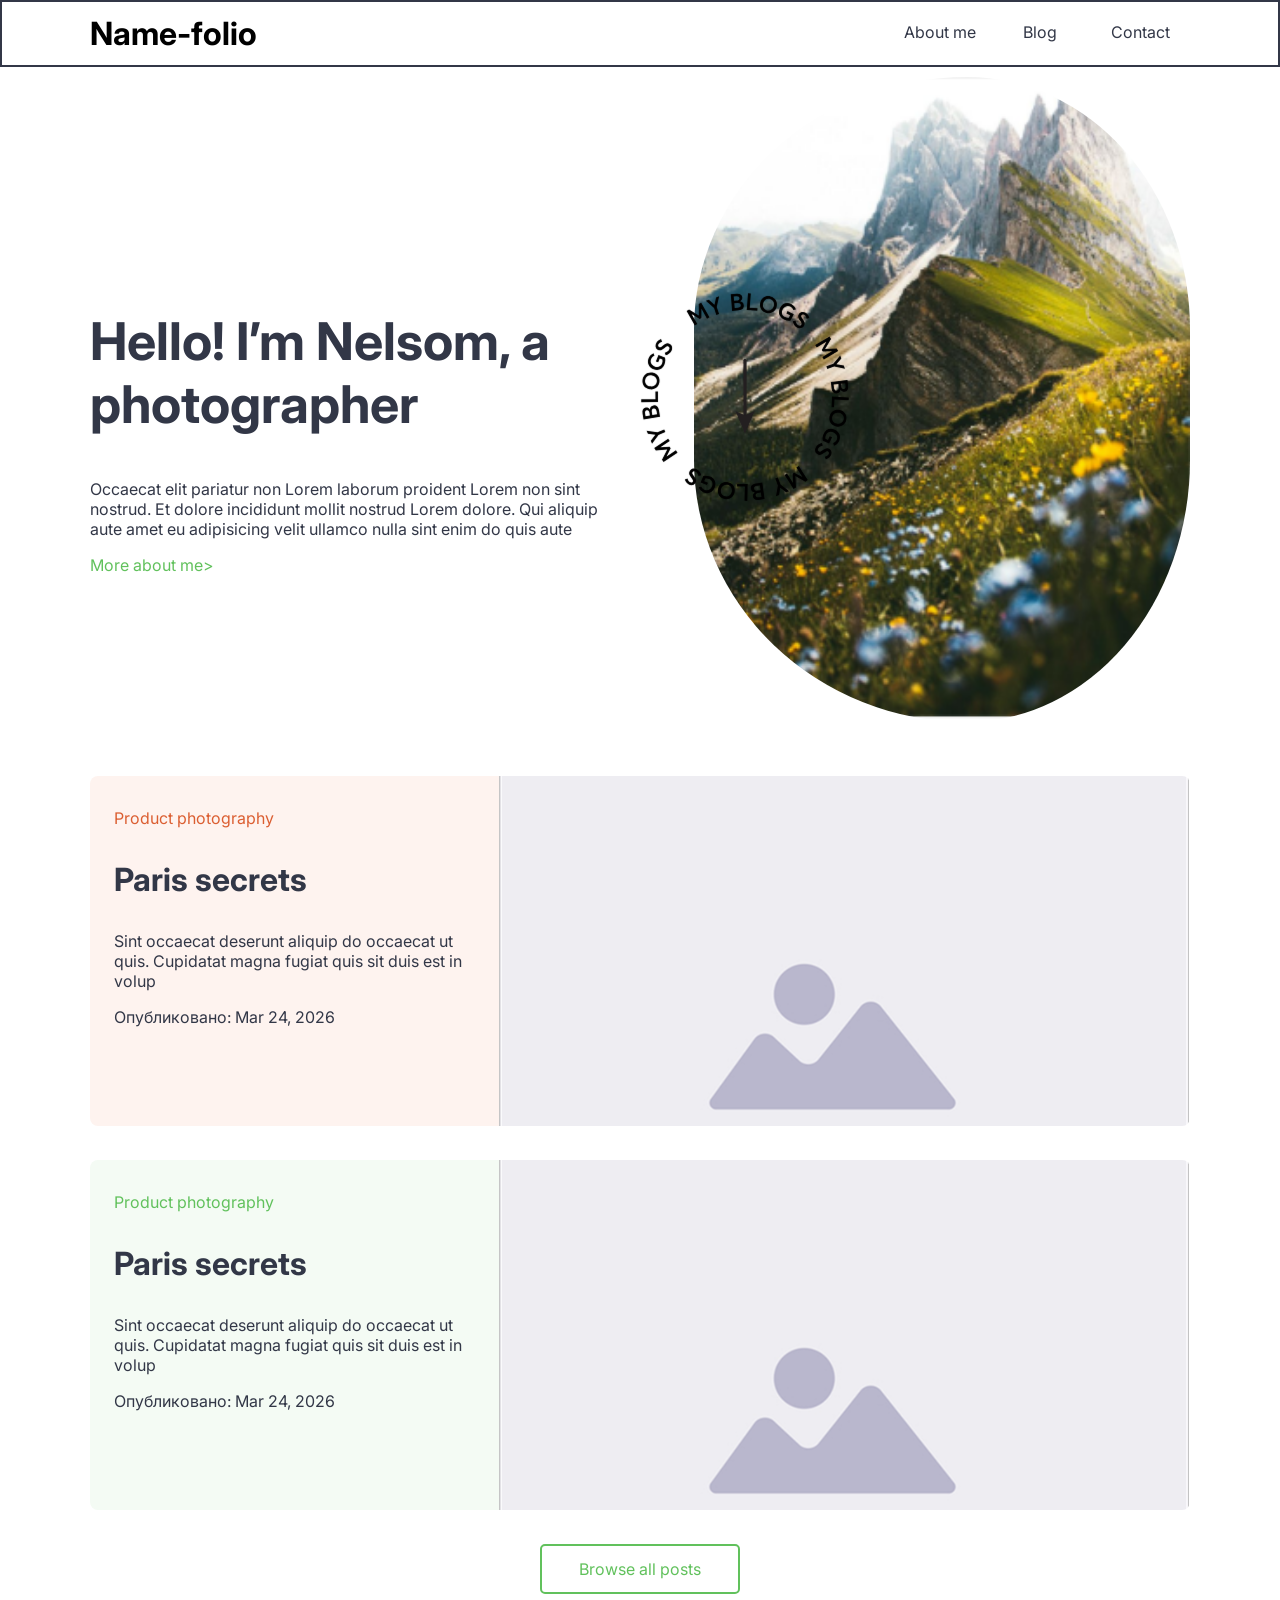
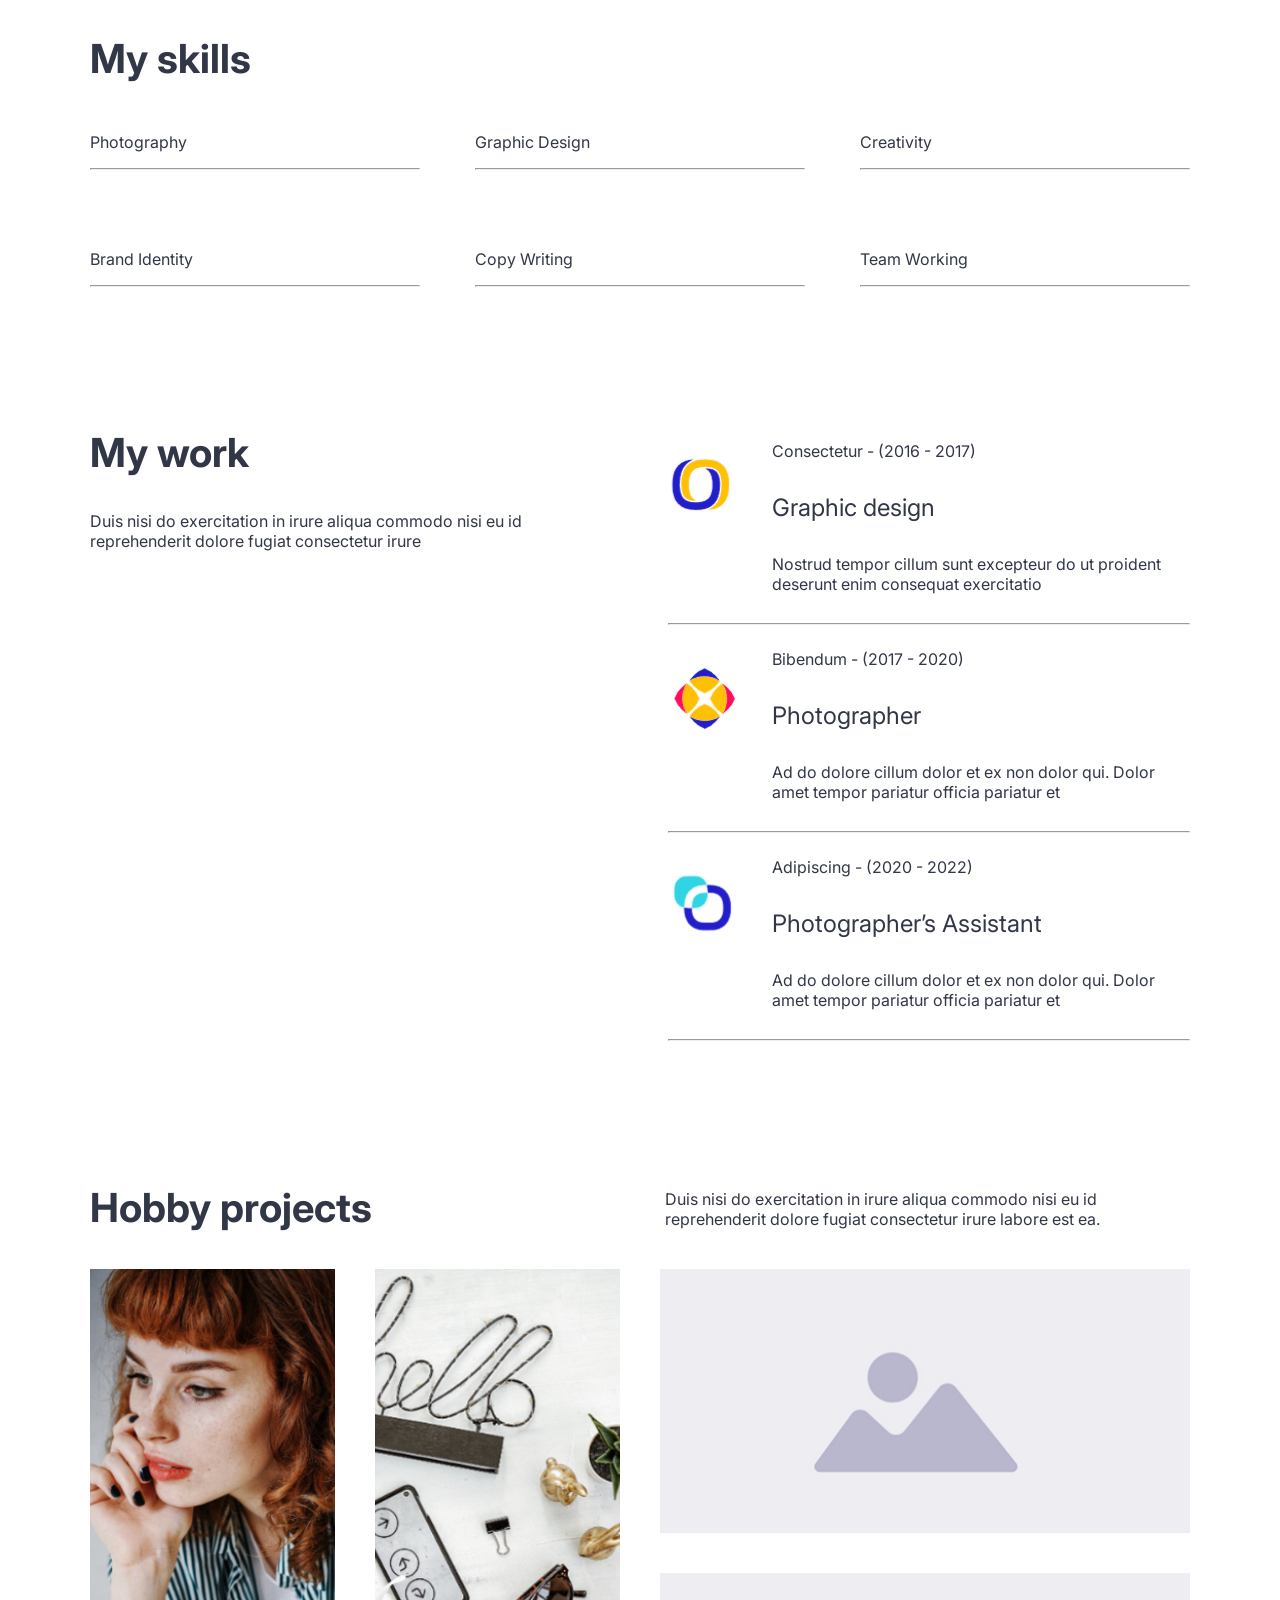
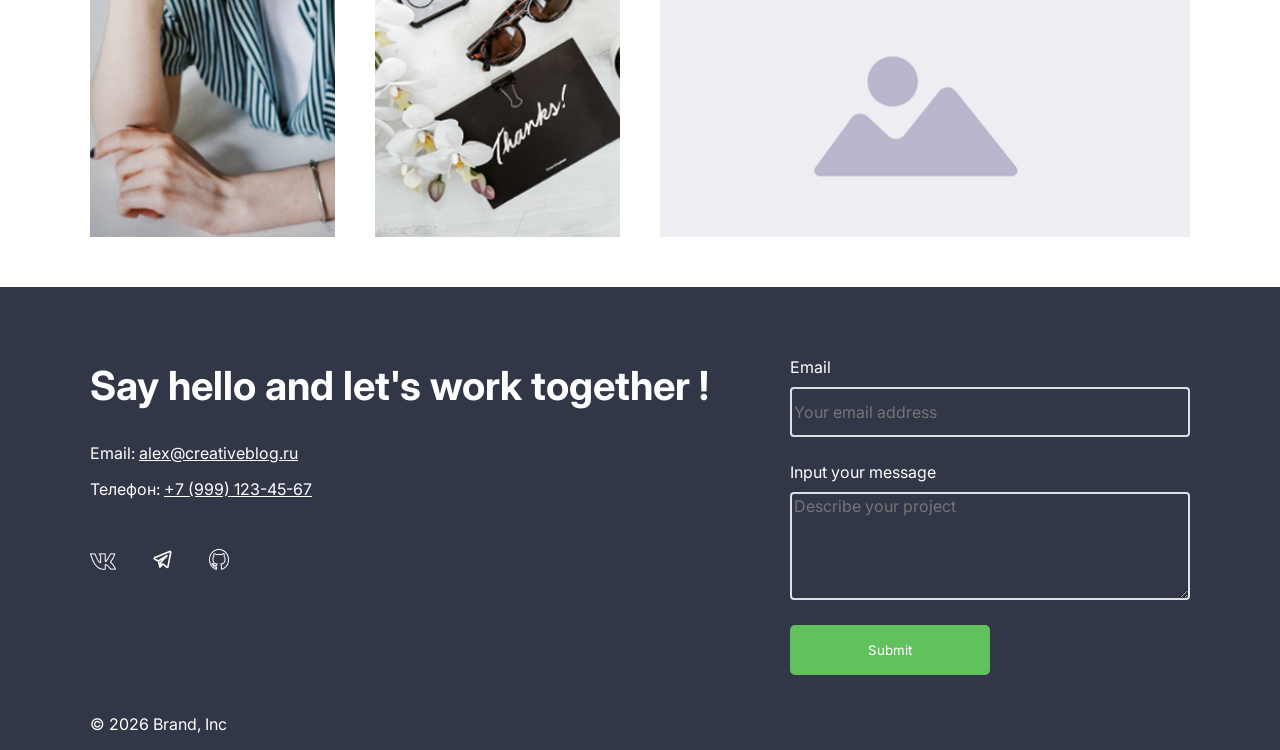
==== commit 464bf565: "commit_lesson34_2" ====
--- a/index.html
+++ b/index.html
@@ -14,20 +14,23 @@
 </head>
 <body>
     <header class="top-bar">
-        <h3 class="na1">Name-folio</h3> 
-        <nav>
+        <dev class="top-bar-container">
+            <h3 class="na1">Name-folio</h3> 
+            <nav>
             <ul class="flex-menu">
                 <li><a class="menu_a" href="#">About me</a></li>
                 <li><a class="menu_a" href="other.html">Blog</a></li>
                 <li><a class="menu_a"href="#contact">Contact</a></li>
             </ul>
-        </nav>
+            </nav>
+        </dev>
     </header>
 
 <main>
-    <section class="section_top">
+<div class="aboutme-container">
+        <section class="section_top">
         <div class="top_info">
-            <h1>Hello! I’m Nelsom, a photographer</h1>    
+            <h1 class="site-title">Hello! I’m Nelsom, a photographer</h1>    
             <p>Occaecat elit pariatur non Lorem laborum proident Lorem non sint nostrud. Et dolore incididunt mollit nostrud Lorem dolore. Qui aliquip aute amet eu adipisicing velit ullamco nulla sint enim do quis aute</p>
             <a class="link_skills" href="#skills">More about me</a>
         </div>
@@ -35,29 +38,30 @@
             <img class="img1" src="assets/image2.png" alt="">
             <img class="img2" src="assets/myblog.png" alt="">
         </div>
-        
     </section>
 
-    <section class="articles">
-        <article class="art">
-            <div style="background-color: #FEF3EF; max-height: 400px;" >
-                <div class="art_text">
-                    <p style="color: #DB5E31;">Product photography</p>
-                    <h3>Paris secrets</h3>
-                    <p>Sint occaecat deserunt aliquip do occaecat ut quis. Cupidatat magna fugiat quis sit duis est in volup</p>
-                </div>
+    <section class="main-article-list">
+        <article class="main-article">
+            <div class="art-backcolor main-article-text">
+                <p class="art-title">Product photography</p>
+                <h3>Paris secrets</h3>
+                <p>Sint occaecat deserunt aliquip do occaecat ut quis. Cupidatat magna fugiat quis sit duis est in volup</p>
+                <p>Опубликовано: <time datetime="2026-03-24">Mar 24, 2026</time></p>
             </div>
-            <img class="art_img" src="assets/art.png" alt="">
+            <div class=".main-article-img">
+                <img class="art_img" src="assets/art.png" alt="">
+            </div>
         </article>
-        <article class="art">
-            <div style="background-color: #F4FBF4; max-height: 400px;">
-                <div class="art_text">
-                    <p style="color: #61C15C;">Portrait</p>
-                    <h3>Oceanic feeling</h3>
-                    <p>Sint occaecat deserunt aliquip do occaecat ut quis. Cupidatat magna fugiat quis sit duis est in volup</p>
-                </div>
+        <article class="main-article">
+            <div class="art-backcolor main-article-text">
+                <p class="art-title">Product photography</p>
+                <h3>Paris secrets</h3>
+                <p>Sint occaecat deserunt aliquip do occaecat ut quis. Cupidatat magna fugiat quis sit duis est in volup</p>
+                <p>Опубликовано: <time datetime="2026-03-24">Mar 24, 2026</time></p>
             </div>
-            <img class="art_img" src="assets/art.png" alt="">
+            <div class=".main-article-img">
+                <img class="art_img" src="assets/art.png" alt="">
+            </div>
         </article>
         <div class="link_posts_d">
             <a class="link_posts" href="other.html">Browse all posts</a>
@@ -131,44 +135,52 @@
     </section>
 
     <section class="hobby">
-        <div>
-            <h2>Hobby projects</h2>
-            <div class="hobby_left">
-                <div class="img_container">
-                    <img class="hobby_img" src="assets/mock img 2.png" alt="">
-                    <div class="over">
-                        <div class="text">
-                            <h3>Hobby project name</h3>
-                            <p>Duis nisi do exercitation in irure aliqua commodo nisi eu id reprehenderit dolore fugiat consectetur irure labore est ea.</p>
-                        </div>
+        <div class="hobby-title">
+            <h2 class="hobby-title-item1">Hobby projects</h2>
+            <p class="hobby-title-item2">Duis nisi do exercitation in irure aliqua commodo nisi eu id reprehenderit dolore fugiat consectetur irure labore est ea.</p>
+        </div>
+        <div class="hobby-grid-container">
+            <div class="hobby-item img_container">
+                <img class="hobby_img" src="assets/mock img 2.png" alt="">
+                <div class="over">
+                    <div class="hobby-text">
+                        <h3>Hobby project name</h3>
+                        <p>Duis nisi do exercitation in irure aliqua commodo nisi eu id reprehenderit dolore fugiat consectetur irure labore est ea.</p>
                     </div>
                 </div>
+            </div>
+            <div class="hobby-item">
                 <img class="hobby_img" src="assets/mock img 1.png" alt="">
             </div>
-        </div>
-        <div class="hobby_right">
-            <p>Duis nisi do exercitation in irure aliqua commodo nisi eu id reprehenderit dolore fugiat consectetur irure labore est ea.</p>
-            <img class="hobby_img2" src="assets/art.png" alt="">
-            <img class="hobby_img2" src="assets/art.png" alt="">
+            <div class="hobby-item">
+                <img class="hobby_img2" src="assets/hobby_example.png" alt="">
+            </div>
+            <div class="hobby-item">
+                <img class="hobby_img2" src="assets/hobby_example.png" alt="">
+            </div> 
         </div>
     </section>
+</div>
 
-    </main>
+
+</main>
     
-    <footer>
-        <div class="footer_left">
-            <h2 id="contact">Say hello and let's work together !</h2>
-            <p>Email: <a href="mailto:alex@creativeblog.ru">alex@creativeblog.ru</a></p>
-            <p style="margin-bottom: 50px;">Телефон: <a href="tel:+79991234567">+7 (999) 123-45-67</a> </p>
-            <img src="assets/contacts.png" alt="">
-            <p style="margin-top: 140px;">© 2026 Brand, Inc</p>
-        </div>
-        <div class="footer_right">
-            <label for="email">Email</label>
-            <input type="email" required placeholder="Your email address">
-            <label for="message">Input your message</label>
-            <textarea placeholder="Describe your project" rows="5"></textarea>
-            <button>Submit</button>
+    <footer class="footer">
+        <div class="footer-container footer-content">
+            <section class="contact-info">
+                <h2 id="contact">Say hello and let's work together !</h2>
+                <p>Email: <a href="mailto:alex@creativeblog.ru">alex@creativeblog.ru</a></p>
+                <p class="footer_links">Телефон: <a href="tel:+79991234567">+7 (999) 123-45-67</a> </p>
+                <img src="assets/contacts.png" alt="">
+                <p class="footer_brand">© 2026 Brand, Inc</p>
+            </section>
+            <section class="send-email">
+                <label for="email">Email</label>
+                <input type="email" required placeholder="Your email address">
+                <label for="message">Input your message</label>
+                <textarea placeholder="Describe your project" rows="5"></textarea>
+                <button>Submit</button>
+            </section>
         </div>
     </footer>
 </body>
--- a/styles/main.css
+++ b/styles/main.css
@@ -1,13 +1,25 @@
-* {
+@import url(./header.css);
+@import url(./footer.css);
+@import url(./blog.css);
+
+*{
     font-family: "Inter", sans-serif;
     box-sizing: border-box;
 }
 
 body{
     margin: 0;
-}
-
-h1 {
+    --top-bar-color: white;
+    --d-color: #323747;
+    --g-color: #61C15C;
+    --lr-color: #FEF3EF;
+    --lg-color: #F4FBF4;
+    --o-color: #DB5E31;
+    --footer-color: #DDE0E7;
+    --blog-top-art-color: #FAFAFA;
+}
+
+.site-title {
     font-size: 52px;
     font-weight: 700;
 }
@@ -37,51 +49,13 @@
     font-weight: 400;
 }
 
-.top-bar{
-    z-index: 2;
-    background-color: white;
-    border: 2px solid #323747;
-    position: sticky;
-    top: 0;
-    display: flex;
-    flex-direction: row;
-}
-
-.na1{
-    margin: 12px 70px;
-}
-
-nav{
-    margin-left: auto;
-}
-
-.flex-menu {
-    display: flex;
-    flex-direction: row;
-    margin: 20px 70px 0px 0px
-}
-
-nav ul li{
-    display: inline-block;
-    list-style: none;
-    height: 25px;
-    width: 100px;
-    text-align: center;
-}
-
-.menu_a{
-    text-decoration: none;
-    color: #323747;
-
-}
-
-.menu_a:hover {
-    color: #61C15C;
-    font-weight: 700;
+.aboutme-container{
+    max-width: 1200px;
+    margin: 0 auto;
 }
 
 .section_top{
-    color: #323747;
+    color: var(--d-color);
     display: grid;
     grid-template-columns: 1fr 1fr;
     grid-gap: 50px;
@@ -89,66 +63,93 @@
 
 .top_img{
     position: relative;
+    place-self: flex-end;
 }
 
 .img1{
     width: 546px;
     height: 655px;
     border-radius: 50%/40%;
-    margin: 10px 0px 0px 100px
+    padding: 10px 50px 0px 0px
 }
 
 .img2{
     position: absolute;
-    margin: 254px 0px 0px -670px
+    top: 50%;
+    left: -56px;
+    transform: translate(0, -50%);
 }
 
 .top_info{
-    margin: 200px 0px 0px 90px
+    padding: 200px 0px 0px 50px
 }
 
 .link_skills{
     text-decoration: none;
-    color: #61C15C;
+    color: var(--g-color);
 }
 
 .link_skills::after{
     content: ">";
     text-decoration: none;
-    color: #61C15C;
+    color: var(--g-color);
 }
 
 .link_skills:hover{
     text-decoration: none;
-    color: #323747;
+    color: var(--d-color);
     font-weight: 700;
 }
 
 .link_skills:hover::after{
     content: ">";
     text-decoration: none;
-    color: #323747;
-}
-
-.articles{
-    display: flex;
-    flex-direction: column;
-}
-
-.art_img{
-    max-height: 400px;
-}
-
-.art{    
-    margin: 50px 90px 0px 90px;
-    display: grid;
-    grid-template-columns: 1fr 1fr;
-}
-
-.art_text{
-    margin: 40px 30px 0px 40px;
-    margin-bottom: 150px;
-    color: #323747;
+    color: var(--d-color);
+}
+
+.main-article-list{
+    max-width: 1100px;
+    margin: 0 auto;
+    margin-top: 50px;
+}
+
+.main-article-img{
+    flex: 1 0 50%;
+}
+
+.main-article-img img{
+    object-fit: cover;
+    min-height: 100%;
+    width: 100%;
+}
+
+.main-article{
+    display: flex;
+    border-radius: 8px;
+    overflow: hidden;
+    margin-bottom: 34px;
+    max-height: 350px;
+}
+
+.main-article-list .main-article:nth-child(odd) .art-backcolor{ 
+	background-color: var(--lr-color);
+}
+
+.main-article-list .main-article:nth-child(even) .art-backcolor{ 
+	background-color: var(--lg-color);    
+} 
+
+.main-article-list .main-article:nth-child(odd) .art-title{
+    color: var(--o-color);
+}
+
+.main-article-list .main-article:nth-child(even) .art-title{
+    color: var(--g-color);
+}
+
+.main-article-text {
+  padding: 16px 24px;
+  color: var(--d-color);
 }
 
 .link_posts_d{
@@ -159,29 +160,30 @@
 }
 .link_posts{
     text-decoration: none;
-    color: #61C15C;
+    color: var(--g-color);
     display: flex;
     justify-content: center;
     align-items: center;
     height: 50px;
     width: 200px;
-    border: 2px solid #61C15C;
+    border: 2px solid var(--g-color);
     border-radius: 5px;
 }
 
 .link_posts:hover{
-    color: #323747;
+    color: var(--d-color);
     font-weight: 700;
 }
 
 #skills {
     scroll-margin-top: 80px;
-    color: #323747;
+    color: var(--d-color);
 }
 
 .skillss{
-    margin: 40px 90px 0px 90px;
-    color: #323747;
+    margin: 40px 0px 0px 0px;
+    padding: 0px 50px 0px 50px;
+    color: var(--d-color);
 }
 
 .skill_grid{
@@ -191,8 +193,9 @@
 }
 
 .mywork{
-    margin: 100px 90px 0px 90px;
-    color: #323747;
+    margin: 100px 0px 0px 0px;
+    padding: 0px 50px 0px 50px;
+    color: var(--d-color);
     display: grid;
     grid-template-columns: 1fr 1fr;
     grid-gap: 55px;
@@ -212,164 +215,57 @@
 }
 
 .hobby{
-    margin: 100px 90px 0px 90px;
-    display: grid;
-    grid-template-columns: 1fr 1fr;
-    grid-gap: 30px;
-    color: #323747;
-}
-
-.hobby_left{
-    display: grid;
-    grid-template-columns: 1fr 1fr;
-    grid-gap: 30px;
-}
-
-.hobby_right{
-    margin: 43px 0px 0px 0px;
-    display: flex;
-    flex-direction: column;
+    margin: 100px 0px 50px 0px;
+    padding: 0px 50px 0px 50px;
+    color: var(--d-color);
+}
+
+.hobby-title{
+    display: flex;
+    gap: 50px;
+}
+
+.hobby-title-item1{
+  flex: 1;
+}
+
+.hobby-title-item2{
+  flex: 1;
+  margin: 40px 0px;
+}
+
+
+.hobby-grid-container{
+    position: relative;
+	display: grid;
+	gap: 40px;
+	grid-template-columns: repeat(4, 1fr);
+	grid-template-rows: repeat(2, 264px);
+}
+
+.hobby-item{
+    position: relative;
+}
+
+.hobby-item:nth-child(-n+2) {
+	grid-row: span 2;
+}
+
+.hobby-item:nth-child(n+3):nth-child(-n+4) {
+	grid-column: span 2;
 }
 
 .hobby_img2{
-    margin: 0px 0px 21px 0px;
-    max-width: 450px;
-}
-
-footer{
-    margin: 50px 0px 0px 0px;
-    background-color: #323747;
-    color: white;
-    display: grid;
-    grid-template-columns: 1fr 1fr;
-    grid-gap: 30px;
-}
-
-.footer_left{
-    margin: 40px 0px 0px 90px;
-}
-
-.footer_right{
-    margin: 80px 0px 0px 90px;
-    display: flex;
-    flex-direction: column;
-}
-
-footer a{
-    color: white;
-}
-
-footer input{
-    margin: 10px 0px 25px 0px;
-    width: 80%;
-    min-height: 50px;
-    font-size: 16px;
-    border: 2px solid #DDE0E7;
-    border-radius: 4px;
-    color: #DDE0E7;
-    background-color: #323747;
-}
-
-footer textarea{
-    margin: 10px 0px 0px 0px;
-    width: 80%;
-    font-size: 16px;
-    border: 2px solid #DDE0E7;
-    border-radius: 4px;
-    color: #DDE0E7;
-    background-color: #323747;
-    
-}
-
-footer button{
-    margin: 25px 0px 0px 0px;
-    background-color: #61C15C;
-    color: white;
-    height: 50px;
-    width: 200px;
-    border: 2px solid #61C15C;
-    border-radius: 5px;
-}
-
-footer button:hover{
-    background-color: #323747;
-    color: #61C15C;
-    height: 50px;
-    width: 200px;
-    font-weight: 700;
-    border: 2px solid #61C15C;
-    border-radius: 5px;
-}
-
-.myblog{
-    margin: 50px 0px 0px 90px;
-    color: #323747;
-    display: grid;
-    grid-template-columns: 1fr 1fr;
-    grid-gap: 50px;
-}
-
-.blogs_img{
-    margin-right: 90px;
-}
-
-.top_art{    
-    margin: 70px 90px 0px 90px;
-    display: grid;
-    grid-template-columns: 1fr 1fr;
-    grid-gap: 50px;
-    color: #323747;
-    background-color: #FAFAFA;
-}
-
-.b1_art_img{
-    max-height: 400px;
-}
-
-.blog_art{
-    margin: 70px 90px 0px 90px;
-    display: grid;
-    grid-template-columns: 1fr 1fr 1fr;
-    grid-gap: 55px;
-}
-
-@media(max-width: 1400px){
-    .blog_art{
-        display: grid;
-        grid-template-columns: 1fr 1fr;
-        grid-gap: 55px;
-    }
-}
-
-@media(max-width: 1100px){
-    .b1_art_img{
-        max-height: 200px;
-    }
-}
-
-@media(max-width: 800px){
-    .blog_art{
-        display: grid;
-        grid-template-columns: 1fr;
-        grid-gap: 55px;
-    }
-}
-
-.blog_art_img{
-    max-height: 320px;
-}
-
-.img_container {
-    position: relative;
-    display: inline-block;
-    max-height: 552px;
-    max-width: 268px;
+    width: 100%;
+    height: 100%;
+    object-fit: cover;
 }
 
 .hobby_img {
     display: block;
-    max-height: 552px;
-    max-width: 268px;
+    width: 100%;
+    height: 100%;
+    object-fit: cover;
 }
 
 .over {
@@ -379,7 +275,7 @@
     width: 100%;
     height: 100%;
     background-color: rgba(50, 55, 71, 0.7);
-    color: #FFFFFF;
+    color: var(--top-bar-color);
     border-radius: 5px;
     
     opacity: 0;
@@ -387,7 +283,7 @@
     transition: opacity 0.5s ease-in-out, visibility 0.5s ease-in-out;
 }
 
-.text {
+.hobby-text {
     margin: 20px;
     transform: translateY(200px);
     transition: transform 0.5s ease-in-out;
@@ -398,6 +294,6 @@
     visibility: visible;
 }
 
-.img_container:hover .text {
+.img_container:hover .hobby-text {
     transform: translateY(0);
 }
